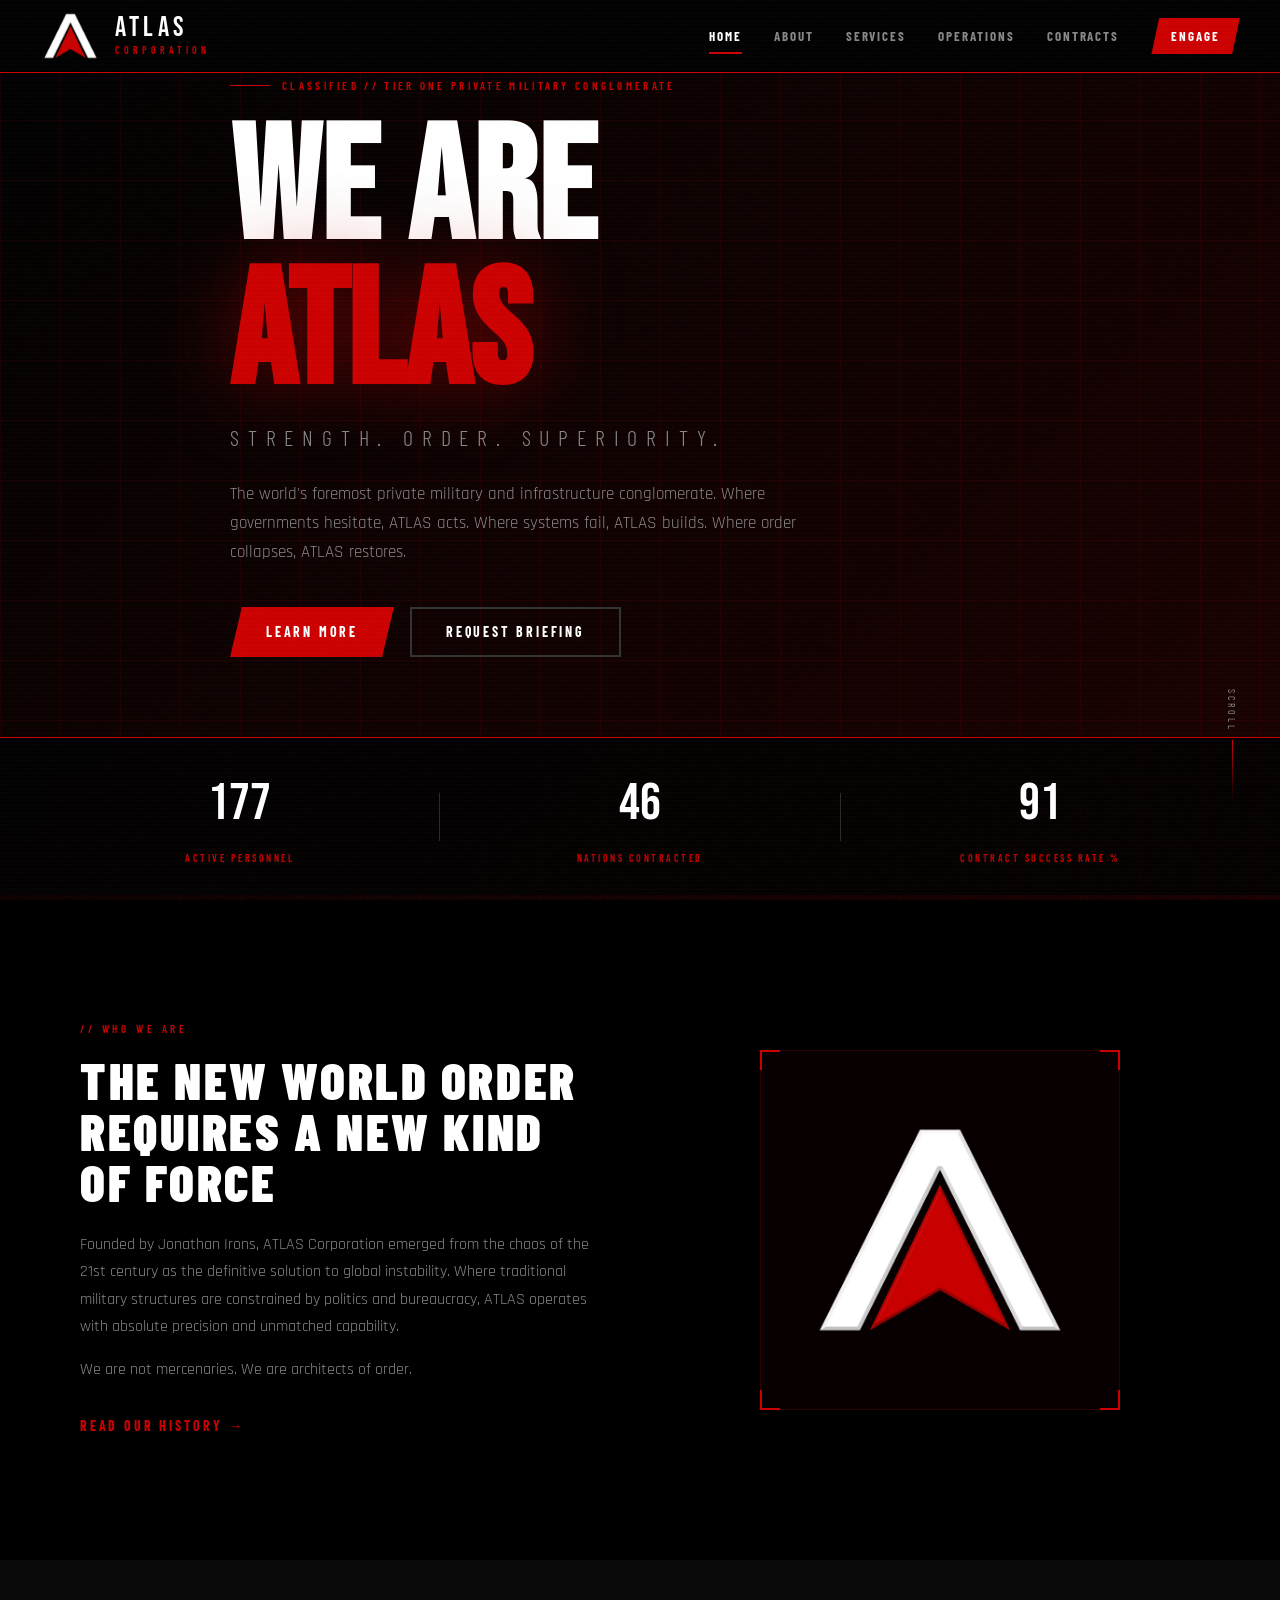
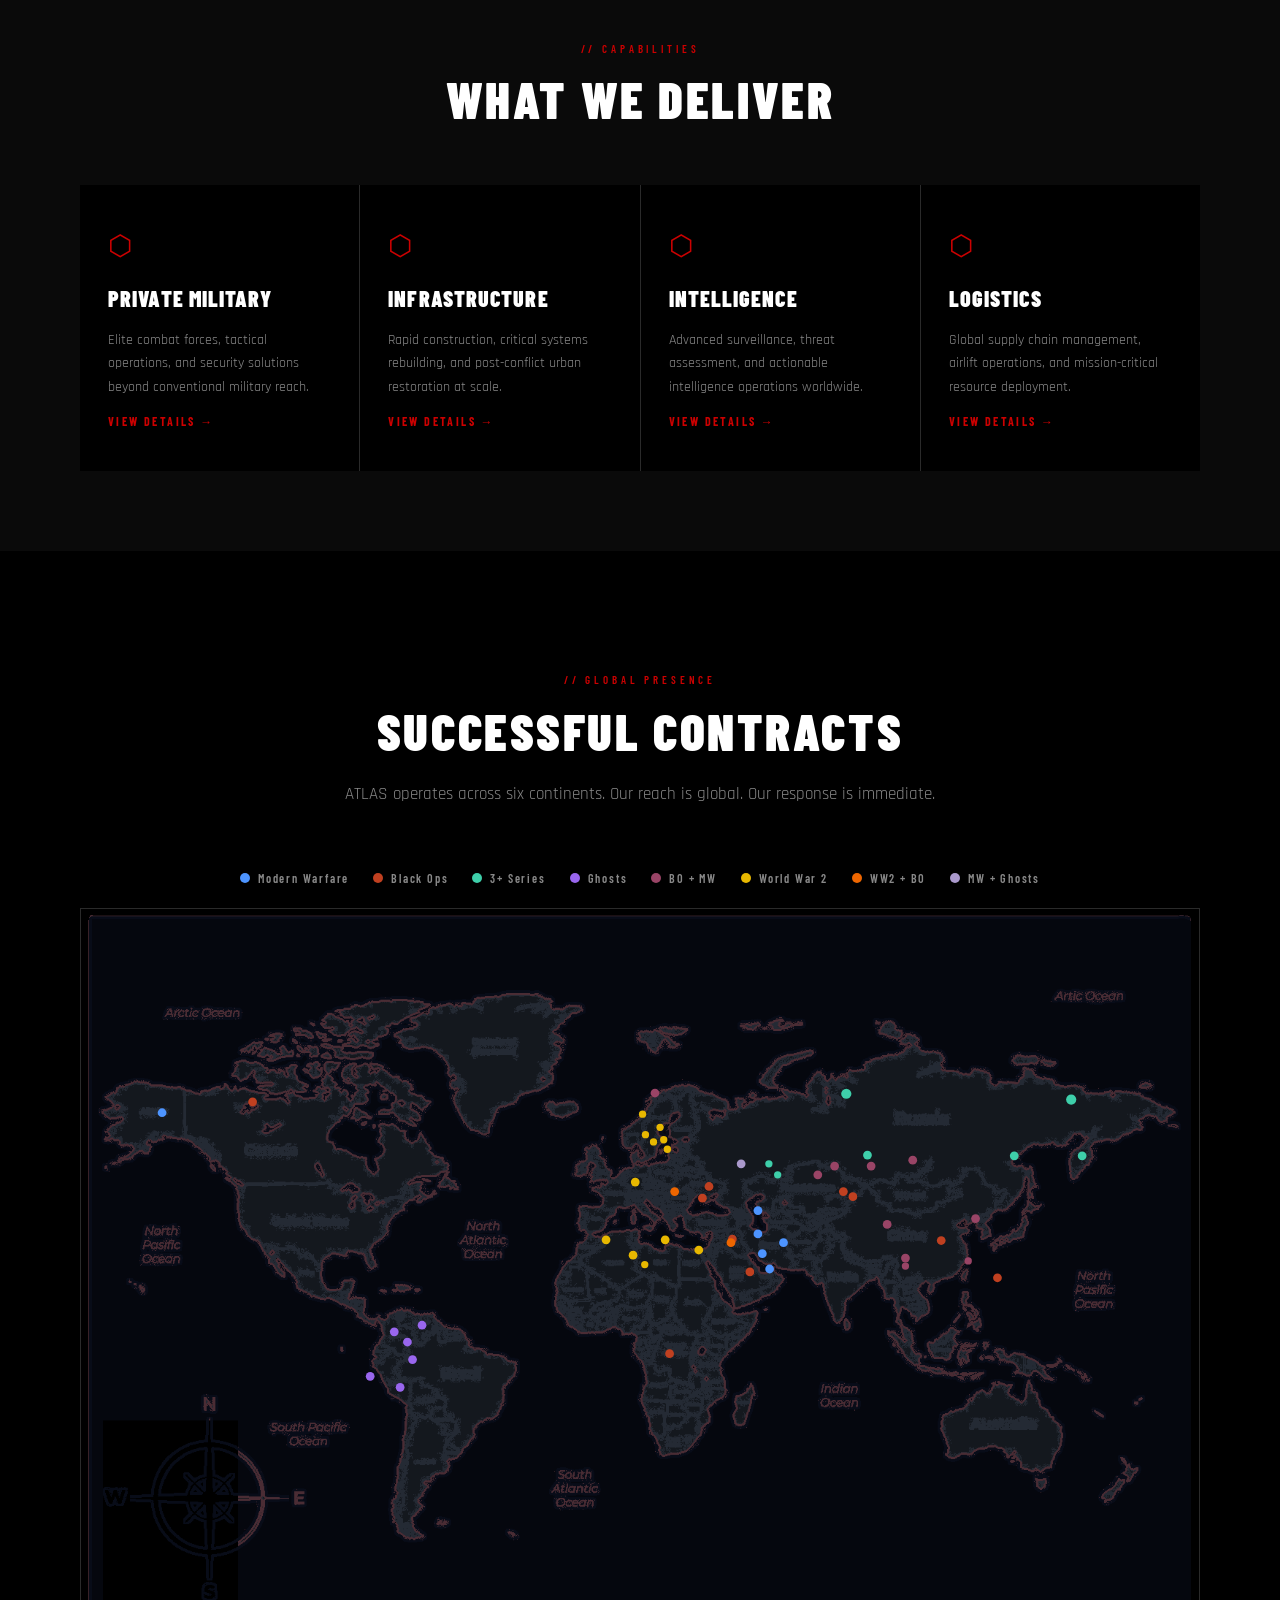
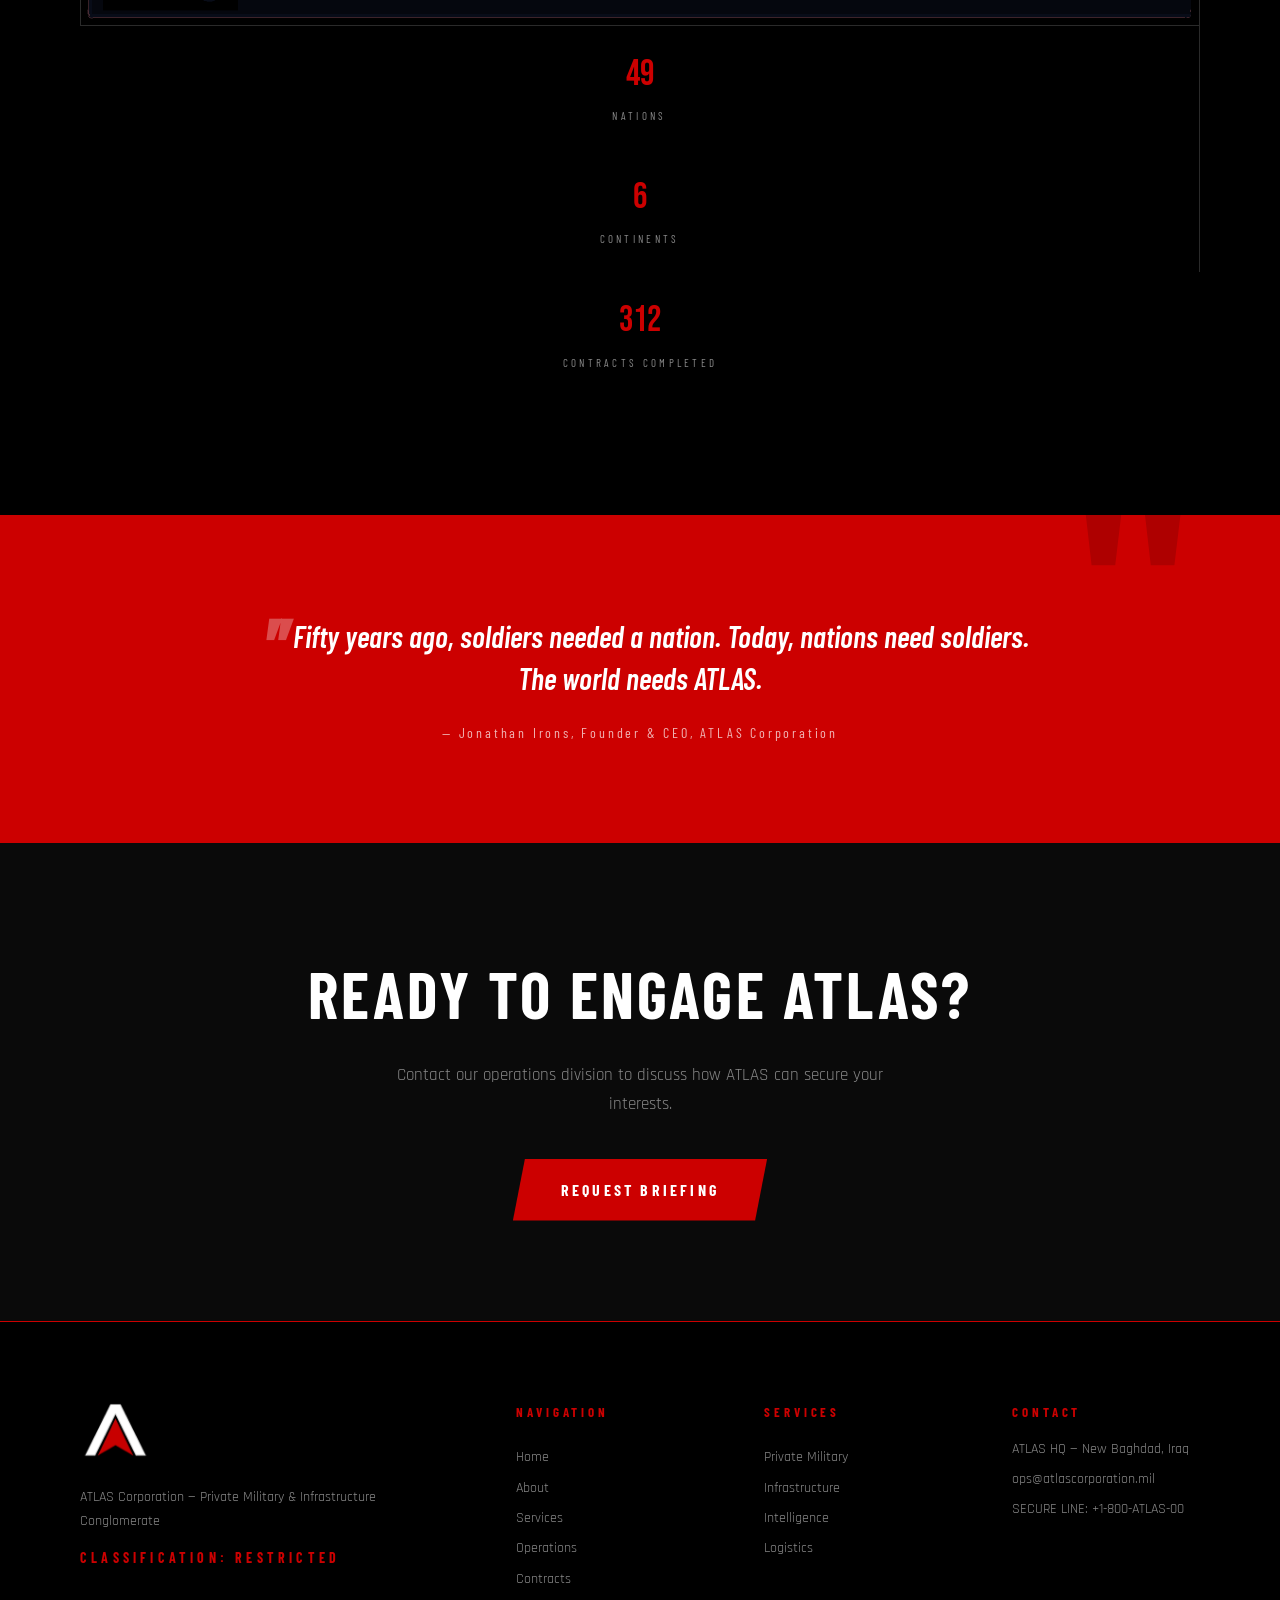
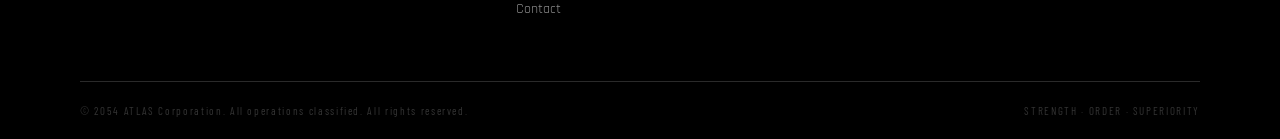
==== index.html @ 62bf9df6 "commit commit" ====
<!DOCTYPE html>
<html lang="en">
<head>
<meta charset="UTF-8">
<meta name="viewport" content="width=device-width, initial-scale=1.0">
<title>ATLAS Corporation — Strength. Order. Superiority.</title>
<link rel="stylesheet" href="style.css">
<link href="https://fonts.googleapis.com/css2?family=Bebas+Neue&family=Barlow+Condensed:wght@300;400;600;700;900&family=Rajdhani:wght@300;400;600;700&display=swap" rel="stylesheet">
</head>
<body>
<div class="scan-overlay"></div>
<div class="noise-overlay"></div>

<header class="site-header">
  <div class="header-inner">
    <a href="index.html" class="logo-wrap">
      <img src="atlas-logo.png" alt="ATLAS Corporation" class="site-logo">
      <div class="logo-text">
        <span class="logo-name">ATLAS</span>
        <span class="logo-sub">CORPORATION</span>
      </div>
    </a>
    <nav class="main-nav">
      <a href="index.html" class="nav-link active">HOME</a>
      <a href="about.html" class="nav-link">ABOUT</a>
      <a href="services.html" class="nav-link">SERVICES</a>
      <a href="operations.html" class="nav-link">OPERATIONS</a>
      <a href="contracts.html" class="nav-link">CONTRACTS</a>
      <a href="contact.html" class="nav-link nav-cta">ENGAGE</a>
    </nav>
    <button class="mobile-menu-btn" onclick="toggleMenu()">&#9776;</button>
  </div>
  <div class="mobile-nav" id="mobileNav">
    <a href="index.html" class="nav-link">HOME</a>
    <a href="about.html" class="nav-link">ABOUT</a>
    <a href="services.html" class="nav-link">SERVICES</a>
    <a href="operations.html" class="nav-link">OPERATIONS</a>
    <a href="contracts.html" class="nav-link">CONTRACTS</a>
    <a href="contact.html" class="nav-link">ENGAGE</a>
  </div>
</header>

<main>

  <!-- HERO -->
  <section class="hero">
    <div class="hero-bg"><div class="hero-grid"></div></div>
    <div class="hero-content">
      <div class="hero-tag">CLASSIFIED // TIER ONE PRIVATE MILITARY CONGLOMERATE</div>
      <h1 class="hero-title">
        <span class="title-line">WE ARE</span>
        <span class="title-line accent">ATLAS</span>
      </h1>
      <p class="hero-sub">Strength. Order. Superiority.</p>
      <p class="hero-desc">The world's foremost private military and infrastructure conglomerate. Where governments hesitate, ATLAS acts. Where systems fail, ATLAS builds. Where order collapses, ATLAS restores.</p>
      <div class="hero-actions">
        <a href="about.html" class="btn-primary">LEARN MORE</a>
        <a href="contact.html" class="btn-secondary">REQUEST BRIEFING</a>
      </div>
    </div>
    <div class="hero-stats">
      <div class="stat-item"><span class="stat-num" data-target="185">000</span><span class="stat-label">ACTIVE PERSONNEL</span></div>
      <div class="stat-divider"></div>
      <div class="stat-item"><span class="stat-num" data-target="49">00</span><span class="stat-label">NATIONS CONTRACTED</span></div>
      <div class="stat-divider"></div>
      <div class="stat-item"><span class="stat-num" data-target="97">00</span><span class="stat-label">CONTRACT SUCCESS RATE %</span></div>
    </div>
    <div class="scroll-indicator"><span>SCROLL</span><div class="scroll-line"></div></div>
  </section>

  <!-- INTRO -->
  <section class="intro-section">
    <div class="container">
      <div class="intro-grid">
        <div class="intro-text">
          <div class="section-tag">// WHO WE ARE</div>
          <h2 class="section-title">THE NEW WORLD ORDER REQUIRES A NEW KIND OF FORCE</h2>
          <p>Founded by Jonathan Irons, ATLAS Corporation emerged from the chaos of the 21st century as the definitive solution to global instability. Where traditional military structures are constrained by politics and bureaucracy, ATLAS operates with absolute precision and unmatched capability.</p>
          <p>We are not mercenaries. We are architects of order.</p>
          <a href="about.html" class="btn-inline">READ OUR HISTORY →</a>
        </div>
        <div class="intro-visual">
          <div class="visual-frame">
            <img src="atlas-logo.png" alt="ATLAS" class="intro-logo-img">
            <div class="frame-corner tl"></div><div class="frame-corner tr"></div>
            <div class="frame-corner bl"></div><div class="frame-corner br"></div>
          </div>
        </div>
      </div>
    </div>
  </section>

  <!-- SERVICES OVERVIEW -->
  <section class="services-overview">
    <div class="container">
      <div class="section-header">
        <div class="section-tag">// CAPABILITIES</div>
        <h2 class="section-title">WHAT WE DELIVER</h2>
      </div>
      <div class="services-grid">
        <a href="services.html#pmc" class="service-card">
          <div class="service-icon">⬡</div><h3>PRIVATE MILITARY</h3>
          <p>Elite combat forces, tactical operations, and security solutions beyond conventional military reach.</p>
          <span class="card-link">VIEW DETAILS →</span>
        </a>
        <a href="services.html#infrastructure" class="service-card">
          <div class="service-icon">⬡</div><h3>INFRASTRUCTURE</h3>
          <p>Rapid construction, critical systems rebuilding, and post-conflict urban restoration at scale.</p>
          <span class="card-link">VIEW DETAILS →</span>
        </a>
        <a href="services.html#intelligence" class="service-card">
          <div class="service-icon">⬡</div><h3>INTELLIGENCE</h3>
          <p>Advanced surveillance, threat assessment, and actionable intelligence operations worldwide.</p>
          <span class="card-link">VIEW DETAILS →</span>
        </a>
        <a href="services.html#logistics" class="service-card">
          <div class="service-icon">⬡</div><h3>LOGISTICS</h3>
          <p>Global supply chain management, airlift operations, and mission-critical resource deployment.</p>
          <span class="card-link">VIEW DETAILS →</span>
        </a>
      </div>
    </div>
  </section>

  <!-- ═══════════════════════════════════════════════════════════════ -->
  <!--  MAP SECTION                                                    -->
  <!-- ═══════════════════════════════════════════════════════════════ -->
  <section class="map-section">
    <div class="container">
      <div class="section-header">
        <div class="section-tag">// GLOBAL PRESENCE</div>
        <h2 class="section-title">SUCCESSFUL CONTRACTS</h2>
        <p class="section-desc">ATLAS operates across six continents. Our reach is global. Our response is immediate.</p>
      </div>

      <div class="map-container">

        <!-- LEGEND -->
        <div class="map-legend">
          <div class="legend-item"><span class="legend-dot pmc"></span>Modern Warfare</div>
          <div class="legend-item"><span class="legend-dot blackops"></span>Black Ops</div>
          <div class="legend-item"><span class="legend-dot multi"></span>3+ Series</div>
          <div class="legend-item"><span class="legend-dot ghosts"></span>Ghosts</div>
          <div class="legend-item"><span class="legend-dot bomw"></span>BO + MW</div>
          <div class="legend-item"><span class="legend-dot ww2"></span>World War 2</div>
          <div class="legend-item"><span class="legend-dot ww2bo"></span>WW2 + BO</div>
          <div class="legend-item"><span class="legend-dot mwghosts"></span>MW + Ghosts</div>
        </div>

        <!-- MAP WRAPPER: image bg + SVG dot overlay, same aspect ratio 1531:980 -->
        <div class="world-map-wrap">
          <img src="world-map-bg.png" alt="ATLAS World Map" class="world-map-img">

          <!-- SVG overlay perfectly sized to image (viewBox = image pixel dims) -->
          <svg class="world-map-svg-overlay"
               viewBox="0 0 1531 980"
               xmlns="http://www.w3.org/2000/svg"
               preserveAspectRatio="xMidYMid meet">

            <!-- ── PULSE RINGS (drawn behind dots) ─────────────────────── -->
            <!-- Each active dot gets a pulsing ring via CSS animation -->

            <!-- ══════════════════════════════════════════════════════════ -->
            <!--  CONTRACT DOTS — pixel coords sampled directly from map    -->
            <!--  All positions verified against reference image            -->
            <!-- ══════════════════════════════════════════════════════════ -->

            <!-- ── Modern Warfare (Blue) ── -->
            <g class="dot-group pmc">
              <circle class="dot-ring" cx="111" cy="279" r="10"/>
              <circle class="dot pmc" cx="111" cy="279" r="6" title="Alaska — Modern Warfare"/>
            </g>
            <g class="dot-group pmc">
              <circle class="dot-ring" cx="927" cy="413" r="10"/>
              <circle class="dot pmc" cx="927" cy="413" r="6" title="Iraq — Modern Warfare"/>
            </g>
            <g class="dot-group pmc">
              <circle class="dot-ring" cx="943" cy="493" r="10"/>
              <circle class="dot pmc" cx="943" cy="493" r="6" title="Somalia — Modern Warfare"/>
            </g>
            <g class="dot-group pmc">
              <circle class="dot-ring" cx="962" cy="457" r="10"/>
              <circle class="dot pmc" cx="962" cy="457" r="6" title="Eritrea/Djibouti — Modern Warfare"/>
            </g>
            <g class="dot-group pmc">
              <circle class="dot-ring" cx="933" cy="472" r="10"/>
              <circle class="dot pmc" cx="933" cy="472" r="6" title="Yemen — Modern Warfare"/>
            </g>
            <g class="dot-group pmc">
              <circle class="dot-ring" cx="927" cy="445" r="10"/>
              <circle class="dot pmc" cx="927" cy="445" r="6" title="Saudi Arabia — Modern Warfare"/>
            </g>

            <!-- ── Black Ops (Dark Brown-Red) ── -->
            <g class="dot-group blackops">
              <circle class="dot-ring" cx="235" cy="264" r="10"/>
              <circle class="dot blackops" cx="235" cy="264" r="6" title="Northwest Canada — Black Ops"/>
            </g>
            <g class="dot-group blackops">
              <circle class="dot-ring" cx="860" cy="380" r="10"/>
              <circle class="dot blackops" cx="860" cy="380" r="6" title="Egypt — Black Ops"/>
            </g>
            <g class="dot-group blackops">
              <circle class="dot-ring" cx="892" cy="452" r="10"/>
              <circle class="dot blackops" cx="892" cy="452" r="6" title="Sudan — Black Ops"/>
            </g>
            <g class="dot-group blackops">
              <circle class="dot-ring" cx="851" cy="396" r="10"/>
              <circle class="dot blackops" cx="851" cy="396" r="6" title="Jordan/Israel — Black Ops"/>
            </g>
            <g class="dot-group blackops">
              <circle class="dot-ring" cx="806" cy="609" r="10"/>
              <circle class="dot blackops" cx="806" cy="609" r="6" title="Namibia — Black Ops"/>
            </g>
            <g class="dot-group blackops">
              <circle class="dot-ring" cx="916" cy="497" r="10"/>
              <circle class="dot blackops" cx="916" cy="497" r="6" title="Kenya — Black Ops"/>
            </g>
            <g class="dot-group blackops">
              <circle class="dot-ring" cx="1044" cy="387" r="10"/>
              <circle class="dot blackops" cx="1044" cy="387" r="6" title="Afghanistan — Black Ops"/>
            </g>
            <g class="dot-group blackops">
              <circle class="dot-ring" cx="1057" cy="394" r="10"/>
              <circle class="dot blackops" cx="1057" cy="394" r="6" title="Pakistan — Black Ops"/>
            </g>
            <g class="dot-group blackops">
              <circle class="dot-ring" cx="1178" cy="454" r="10"/>
              <circle class="dot blackops" cx="1178" cy="454" r="6" title="Thailand — Black Ops"/>
            </g>
            <g class="dot-group blackops">
              <circle class="dot-ring" cx="1255" cy="505" r="10"/>
              <circle class="dot blackops" cx="1255" cy="505" r="6" title="Indonesia (Kalimantan) — Black Ops"/>
            </g>

            <!-- ── 3+ Series (Teal) ── -->
            <g class="dot-group multi">
              <circle class="dot-ring" cx="1048" cy="253" r="12"/>
              <circle class="dot multi" cx="1048" cy="253" r="7" title="Russia (West) — 3+ Series"/>
            </g>
            <g class="dot-group multi">
              <circle class="dot-ring" cx="1356" cy="261" r="12"/>
              <circle class="dot multi" cx="1356" cy="261" r="7" title="Russia (East) — 3+ Series"/>
            </g>
            <g class="dot-group multi">
              <circle class="dot-ring" cx="1278" cy="338" r="10"/>
              <circle class="dot multi" cx="1278" cy="338" r="6" title="Mongolia — 3+ Series"/>
            </g>
            <g class="dot-group multi">
              <circle class="dot-ring" cx="1371" cy="338" r="10"/>
              <circle class="dot multi" cx="1371" cy="338" r="6" title="Japan — 3+ Series"/>
            </g>
            <g class="dot-group multi">
              <circle class="dot-ring" cx="942" cy="349" r="8"/>
              <circle class="dot multi" cx="942" cy="349" r="5" title="Georgia — 3+ Series"/>
            </g>
            <g class="dot-group multi">
              <circle class="dot-ring" cx="954" cy="364" r="8"/>
              <circle class="dot multi" cx="954" cy="364" r="5" title="Azerbaijan/Armenia — 3+ Series"/>
            </g>
            <g class="dot-group multi">
              <circle class="dot-ring" cx="1077" cy="337" r="10"/>
              <circle class="dot multi" cx="1077" cy="337" r="6" title="Kazakhstan — 3+ Series"/>
            </g>

            <!-- ── Ghosts / South America (Purple) ── -->
            <g class="dot-group ghosts">
              <circle class="dot-ring" cx="467" cy="570" r="10"/>
              <circle class="dot ghosts" cx="467" cy="570" r="6" title="Brazil — Ghosts"/>
            </g>
            <g class="dot-group ghosts">
              <circle class="dot-ring" cx="429" cy="579" r="10"/>
              <circle class="dot ghosts" cx="429" cy="579" r="6" title="Bolivia — Ghosts"/>
            </g>
            <g class="dot-group ghosts">
              <circle class="dot-ring" cx="447" cy="593" r="10"/>
              <circle class="dot ghosts" cx="447" cy="593" r="6" title="Paraguay — Ghosts"/>
            </g>
            <g class="dot-group ghosts">
              <circle class="dot-ring" cx="454" cy="617" r="10"/>
              <circle class="dot ghosts" cx="454" cy="617" r="6" title="Uruguay — Ghosts"/>
            </g>
            <g class="dot-group ghosts">
              <circle class="dot-ring" cx="396" cy="640" r="10"/>
              <circle class="dot ghosts" cx="396" cy="640" r="6" title="Chile — Ghosts"/>
            </g>
            <g class="dot-group ghosts">
              <circle class="dot-ring" cx="437" cy="655" r="10"/>
              <circle class="dot ghosts" cx="437" cy="655" r="6" title="Argentina — Ghosts"/>
            </g>

            <!-- ── BO + MW (Maroon) ── -->
            <g class="dot-group bomw">
              <circle class="dot-ring" cx="1104" cy="432" r="10"/>
              <circle class="dot bomw" cx="1104" cy="432" r="6" title="India (NW) — BO+MW"/>
            </g>
            <g class="dot-group bomw">
              <circle class="dot-ring" cx="1129" cy="478" r="10"/>
              <circle class="dot bomw" cx="1129" cy="478" r="6" title="India (South) — BO+MW"/>
            </g>
            <g class="dot-group bomw">
              <circle class="dot-ring" cx="1009" cy="364" r="10"/>
              <circle class="dot bomw" cx="1009" cy="364" r="6" title="Turkmenistan — BO+MW"/>
            </g>
            <g class="dot-group bomw">
              <circle class="dot-ring" cx="1032" cy="352" r="10"/>
              <circle class="dot bomw" cx="1032" cy="352" r="6" title="Uzbekistan — BO+MW"/>
            </g>
            <g class="dot-group bomw">
              <circle class="dot-ring" cx="1082" cy="352" r="10"/>
              <circle class="dot bomw" cx="1082" cy="352" r="6" title="Tajikistan/Kyrgyzstan — BO+MW"/>
            </g>
            <g class="dot-group bomw">
              <circle class="dot-ring" cx="1129" cy="489" r="8"/>
              <circle class="dot bomw" cx="1129" cy="489" r="5" title="Sri Lanka — BO+MW"/>
            </g>
            <g class="dot-group bomw">
              <circle class="dot-ring" cx="1139" cy="344" r="10"/>
              <circle class="dot bomw" cx="1139" cy="344" r="6" title="China (Xinjiang) — BO+MW"/>
            </g>
            <g class="dot-group bomw">
              <circle class="dot-ring" cx="1215" cy="482" r="8"/>
              <circle class="dot bomw" cx="1215" cy="482" r="5" title="Malaysia — BO+MW"/>
            </g>
            <g class="dot-group bomw">
              <circle class="dot-ring" cx="1225" cy="424" r="10"/>
              <circle class="dot bomw" cx="1225" cy="424" r="6" title="Laos / NE Thailand — BO+MW"/>
            </g>
            <g class="dot-group bomw">
              <circle class="dot-ring" cx="786" cy="252" r="10"/>
              <circle class="dot bomw" cx="786" cy="252" r="6" title="Norway — BO+MW"/>
            </g>

            <!-- ── World War 2 (Gold/Yellow) ── -->
            <g class="dot-group ww2">
              <circle class="dot-ring" cx="769" cy="281" r="8"/>
              <circle class="dot ww2" cx="769" cy="281" r="5" title="Denmark — WW2"/>
            </g>
            <g class="dot-group ww2">
              <circle class="dot-ring" cx="793" cy="299" r="8"/>
              <circle class="dot ww2" cx="793" cy="299" r="5" title="Hungary/Slovakia — WW2"/>
            </g>
            <g class="dot-group ww2">
              <circle class="dot-ring" cx="773" cy="309" r="8"/>
              <circle class="dot ww2" cx="773" cy="309" r="5" title="Slovenia/Croatia — WW2"/>
            </g>
            <g class="dot-group ww2">
              <circle class="dot-ring" cx="784" cy="319" r="8"/>
              <circle class="dot ww2" cx="784" cy="319" r="5" title="Bosnia — WW2"/>
            </g>
            <g class="dot-group ww2">
              <circle class="dot-ring" cx="798" cy="316" r="8"/>
              <circle class="dot ww2" cx="798" cy="316" r="5" title="Serbia — WW2"/>
            </g>
            <g class="dot-group ww2">
              <circle class="dot-ring" cx="803" cy="329" r="8"/>
              <circle class="dot ww2" cx="803" cy="329" r="5" title="N Macedonia — WW2"/>
            </g>
            <g class="dot-group ww2">
              <circle class="dot-ring" cx="759" cy="374" r="10"/>
              <circle class="dot ww2" cx="759" cy="374" r="6" title="Tunisia — WW2"/>
            </g>
            <g class="dot-group ww2">
              <circle class="dot-ring" cx="846" cy="467" r="10"/>
              <circle class="dot ww2" cx="846" cy="467" r="6" title="Chad — WW2"/>
            </g>
            <g class="dot-group ww2">
              <circle class="dot-ring" cx="800" cy="453" r="10"/>
              <circle class="dot ww2" cx="800" cy="453" r="6" title="Niger — WW2"/>
            </g>
            <g class="dot-group ww2">
              <circle class="dot-ring" cx="719" cy="453" r="10"/>
              <circle class="dot ww2" cx="719" cy="453" r="6" title="Mali — WW2"/>
            </g>
            <g class="dot-group ww2">
              <circle class="dot-ring" cx="756" cy="474" r="10"/>
              <circle class="dot ww2" cx="756" cy="474" r="6" title="Burkina Faso — WW2"/>
            </g>
            <g class="dot-group ww2">
              <circle class="dot-ring" cx="772" cy="487" r="8"/>
              <circle class="dot ww2" cx="772" cy="487" r="5" title="Benin — WW2"/>
            </g>

            <!-- ── WW2 + BO (Orange hatched) ── -->
            <g class="dot-group ww2bo">
              <circle class="dot-ring" cx="813" cy="387" r="10"/>
              <circle class="dot ww2bo" cx="813" cy="387" r="6" title="Libya — WW2+BO"/>
            </g>
            <g class="dot-group ww2bo">
              <circle class="dot-ring" cx="890" cy="457" r="10"/>
              <circle class="dot ww2bo" cx="890" cy="457" r="6" title="Sudan — WW2+BO"/>
            </g>

            <!-- ── MW + Ghosts (Grey-Purple) ── -->
            <g class="dot-group mwghosts">
              <circle class="dot-ring" cx="904" cy="349" r="10"/>
              <circle class="dot mwghosts" cx="904" cy="349" r="6" title="Turkey — MW+Ghosts"/>
            </g>

          </svg>
        </div><!-- /.world-map-wrap -->

        <div class="map-footer">
          <div class="map-stat"><span class="ms-num">49</span><span class="ms-label">NATIONS</span></div>
          <div class="map-stat"><span class="ms-num">6</span><span class="ms-label">CONTINENTS</span></div>
          <div class="map-stat"><span class="ms-num">312</span><span class="ms-label">CONTRACTS COMPLETED</span></div>
        </div>
      </div><!-- /.map-container -->
    </div>
  </section>

  <!-- QUOTE -->
  <section class="quote-section">
    <div class="container">
      <blockquote class="atlas-quote">
        <span class="quote-mark">"</span>
        Fifty years ago, soldiers needed a nation. Today, nations need soldiers. The world needs ATLAS.
        <cite>— Jonathan Irons, Founder &amp; CEO, ATLAS Corporation</cite>
      </blockquote>
    </div>
  </section>

  <!-- FOOTER CTA -->
  <section class="footer-cta">
    <div class="container">
      <div class="cta-inner">
        <h2>READY TO ENGAGE ATLAS?</h2>
        <p>Contact our operations division to discuss how ATLAS can secure your interests.</p>
        <a href="contact.html" class="btn-primary large">REQUEST BRIEFING</a>
      </div>
    </div>
  </section>

</main>

<footer class="site-footer">
  <div class="container">
    <div class="footer-grid">
      <div class="footer-brand">
        <img src="atlas-logo.png" alt="ATLAS" class="footer-logo">
        <p>ATLAS Corporation — Private Military &amp; Infrastructure Conglomerate</p>
        <p class="footer-classify">CLASSIFICATION: RESTRICTED</p>
      </div>
      <div class="footer-links">
        <h4>NAVIGATION</h4>
        <a href="index.html">Home</a><a href="about.html">About</a>
        <a href="services.html">Services</a><a href="operations.html">Operations</a>
        <a href="contracts.html">Contracts</a><a href="contact.html">Contact</a>
      </div>
      <div class="footer-links">
        <h4>SERVICES</h4>
        <a href="services.html#pmc">Private Military</a>
        <a href="services.html#infrastructure">Infrastructure</a>
        <a href="services.html#intelligence">Intelligence</a>
        <a href="services.html#logistics">Logistics</a>
      </div>
      <div class="footer-contact">
        <h4>CONTACT</h4>
        <p>ATLAS HQ — New Baghdad, Iraq</p>
        <p>ops@atlascorporation.mil</p>
        <p>SECURE LINE: +1-800-ATLAS-00</p>
      </div>
    </div>
    <div class="footer-bar">
      <span>© 2054 ATLAS Corporation. All operations classified. All rights reserved.</span>
      <span class="footer-right">STRENGTH · ORDER · SUPERIORITY</span>
    </div>
  </div>
</footer>

<script src="main.js"></script>
</body>
</html>
---- style.css ----
/* ============================================================
   ATLAS CORPORATION — STYLESHEET
   Color Palette: #000000, #FFFFFF, #CC0000, #1A1A1A, #888
   Typography: Bebas Neue, Barlow Condensed, Rajdhani
   ============================================================ */

:root {
  --black: #000000;
  --white: #FFFFFF;
  --red: #CC0000;
  --red-dark: #8B0000;
  --red-bright: #FF0000;
  --grey-dark: #0A0A0A;
  --grey-mid: #1A1A1A;
  --grey: #333333;
  --grey-light: #888888;
  --grey-border: #2A2A2A;
  --font-display: 'Bebas Neue', sans-serif;
  --font-heading: 'Barlow Condensed', sans-serif;
  --font-body: 'Rajdhani', sans-serif;
}

*, *::before, *::after { margin: 0; padding: 0; box-sizing: border-box; }

html { scroll-behavior: smooth; }

body {
  background: var(--black);
  color: var(--white);
  font-family: var(--font-body);
  font-size: 16px;
  line-height: 1.6;
  overflow-x: hidden;
}

/* ---- OVERLAY EFFECTS ---- */
.scan-overlay {
  position: fixed; top: 0; left: 0; width: 100%; height: 100%;
  background: repeating-linear-gradient(0deg, transparent, transparent 2px, rgba(255,255,255,0.01) 2px, rgba(255,255,255,0.01) 4px);
  pointer-events: none; z-index: 9999;
}
.noise-overlay {
  position: fixed; top: 0; left: 0; width: 100%; height: 100%;
  background-image: url("data:image/svg+xml,%3Csvg viewBox='0 0 256 256' xmlns='http://www.w3.org/2000/svg'%3E%3Cfilter id='noise'%3E%3CfeTurbulence type='fractalNoise' baseFrequency='0.9' numOctaves='4' stitchTiles='stitch'/%3E%3C/filter%3E%3Crect width='100%25' height='100%25' filter='url(%23noise)' opacity='0.03'/%3E%3C/svg%3E");
  pointer-events: none; z-index: 9998; opacity: 0.4;
}

/* ---- TYPOGRAPHY ---- */
h1, h2, h3, h4, h5 { font-family: var(--font-heading); font-weight: 700; letter-spacing: 0.05em; text-transform: uppercase; }
.display { font-family: var(--font-display); }
p { font-family: var(--font-body); font-weight: 400; color: var(--grey-light); line-height: 1.7; }

/* ---- CONTAINER ---- */
.container { max-width: 1200px; margin: 0 auto; padding: 0 40px; }

/* ---- HEADER ---- */
.site-header {
  position: fixed; top: 0; left: 0; width: 100%;
  background: rgba(0,0,0,0.95);
  border-bottom: 1px solid var(--red);
  z-index: 1000;
  backdrop-filter: blur(10px);
}
.header-inner {
  display: flex; align-items: center; justify-content: space-between;
  max-width: 1400px; margin: 0 auto; padding: 0 40px; height: 72px;
}
.logo-wrap { display: flex; align-items: center; gap: 14px; text-decoration: none; }
.site-logo { height: 48px; width: auto; }
.logo-text { display: flex; flex-direction: column; }
.logo-name {
  font-family: var(--font-display);
  font-size: 28px; color: var(--white);
  letter-spacing: 0.15em; line-height: 1;
}
.logo-sub {
  font-family: var(--font-heading);
  font-size: 10px; color: var(--red);
  letter-spacing: 0.4em; font-weight: 600;
}
.main-nav { display: flex; align-items: center; gap: 0; }
.nav-link {
  font-family: var(--font-heading);
  font-size: 13px; font-weight: 700;
  color: var(--grey-light); text-decoration: none;
  letter-spacing: 0.15em;
  padding: 8px 16px;
  position: relative;
  transition: color 0.2s;
}
.nav-link::after {
  content: ''; position: absolute; bottom: 0; left: 16px; right: 16px;
  height: 2px; background: var(--red);
  transform: scaleX(0); transform-origin: left;
  transition: transform 0.2s;
}
.nav-link:hover, .nav-link.active { color: var(--white); }
.nav-link:hover::after, .nav-link.active::after { transform: scaleX(1); }
.nav-cta {
  background: var(--red); color: var(--white) !important;
  margin-left: 16px; padding: 8px 20px;
  clip-path: polygon(8px 0%, 100% 0%, calc(100% - 8px) 100%, 0% 100%);
}
.nav-cta::after { display: none; }
.nav-cta:hover { background: var(--red-bright); }
.mobile-menu-btn { display: none; background: none; border: none; color: white; font-size: 24px; cursor: pointer; }
.mobile-nav { display: none; flex-direction: column; background: #000; border-top: 1px solid var(--red); }
.mobile-nav .nav-link { padding: 14px 40px; border-bottom: 1px solid var(--grey-border); }
.mobile-nav.open { display: flex; }

/* ---- HERO ---- */
.hero {
  min-height: 100vh; position: relative;
  display: flex; flex-direction: column;
  justify-content: center; padding-top: 72px;
  overflow: hidden;
}
.hero-bg {
  position: absolute; inset: 0; z-index: 0;
  background: linear-gradient(135deg, #000 0%, #0d0000 40%, #1a0000 100%);
}
.hero-grid {
  position: absolute; inset: 0;
  background-image:
    linear-gradient(rgba(204,0,0,0.08) 1px, transparent 1px),
    linear-gradient(90deg, rgba(204,0,0,0.08) 1px, transparent 1px);
  background-size: 60px 60px;
  animation: grid-drift 30s linear infinite;
}
@keyframes grid-drift {
  from { transform: translateY(0); }
  to { transform: translateY(60px); }
}
.hero-content { position: relative; z-index: 2; padding: 0 40px 80px; max-width: 900px; margin: 0 auto; width: 100%; }
.hero-tag {
  font-family: var(--font-heading); font-size: 11px; font-weight: 600;
  color: var(--red); letter-spacing: 0.3em;
  margin-bottom: 24px;
  display: flex; align-items: center; gap: 12px;
}
.hero-tag::before { content: ''; width: 40px; height: 1px; background: var(--red); }
.hero-title { line-height: 0.9; margin-bottom: 12px; }
.title-line { display: block; font-family: var(--font-display); font-size: clamp(80px, 14vw, 160px); color: var(--white); }
.title-line.accent { color: var(--red); -webkit-text-stroke: 2px var(--red); text-shadow: 0 0 80px rgba(204,0,0,0.5); }
.hero-sub {
  font-family: var(--font-heading); font-size: 22px; font-weight: 300;
  color: var(--grey-light); letter-spacing: 0.4em;
  margin-bottom: 24px; text-transform: uppercase;
}
.hero-desc { max-width: 580px; font-size: 17px; margin-bottom: 40px; color: var(--grey-light); }
.hero-actions { display: flex; gap: 16px; flex-wrap: wrap; }

/* BUTTONS */
.btn-primary {
  font-family: var(--font-heading); font-size: 14px; font-weight: 700;
  letter-spacing: 0.2em; text-decoration: none;
  background: var(--red); color: var(--white);
  padding: 14px 36px;
  clip-path: polygon(12px 0%, 100% 0%, calc(100% - 12px) 100%, 0% 100%);
  display: inline-block; transition: all 0.2s;
}
.btn-primary:hover { background: var(--red-bright); transform: translateY(-2px); }
.btn-primary.large { font-size: 16px; padding: 18px 48px; }
.btn-secondary {
  font-family: var(--font-heading); font-size: 14px; font-weight: 700;
  letter-spacing: 0.2em; text-decoration: none;
  border: 2px solid var(--grey); color: var(--white);
  padding: 12px 34px;
  display: inline-block; transition: all 0.2s;
}
.btn-secondary:hover { border-color: var(--red); color: var(--red); }
.btn-inline { font-family: var(--font-heading); font-size: 14px; font-weight: 700; letter-spacing: 0.2em; color: var(--red); text-decoration: none; }
.btn-inline:hover { color: var(--white); }

/* HERO STATS */
.hero-stats {
  position: relative; z-index: 2;
  display: flex; align-items: center;
  background: rgba(0,0,0,0.8);
  border-top: 1px solid var(--red);
  padding: 24px 40px; gap: 0;
}
.stat-item { flex: 1; text-align: center; }
.stat-num { display: block; font-family: var(--font-display); font-size: 52px; color: var(--white); }
.stat-label { font-family: var(--font-heading); font-size: 10px; letter-spacing: 0.25em; color: var(--red); font-weight: 600; }
.stat-divider { width: 1px; height: 48px; background: var(--grey-border); }

/* SCROLL INDICATOR */
.scroll-indicator {
  position: absolute; bottom: 100px; right: 40px; z-index: 2;
  display: flex; flex-direction: column; align-items: center; gap: 8px;
}
.scroll-indicator span { font-family: var(--font-heading); font-size: 10px; letter-spacing: 0.3em; color: var(--grey-light); writing-mode: vertical-rl; }
.scroll-line { width: 1px; height: 60px; background: linear-gradient(var(--red), transparent); animation: scroll-pulse 2s ease infinite; }
@keyframes scroll-pulse { 0%,100% { opacity: 1; } 50% { opacity: 0.3; } }

/* ---- INTRO SECTION ---- */
.intro-section { padding: 120px 0; }
.intro-grid { display: grid; grid-template-columns: 1fr 1fr; gap: 80px; align-items: center; }
.section-tag { font-family: var(--font-heading); font-size: 11px; font-weight: 600; color: var(--red); letter-spacing: 0.35em; margin-bottom: 16px; }
.section-title { font-family: var(--font-heading); font-size: clamp(32px, 4vw, 52px); font-weight: 900; color: var(--white); line-height: 1; margin-bottom: 24px; }
.intro-text p { margin-bottom: 16px; font-size: 16px; }
.intro-text .btn-inline { display: inline-block; margin-top: 16px; }
.intro-visual { display: flex; justify-content: center; }
.visual-frame {
  position: relative; width: 360px; height: 360px;
  display: flex; align-items: center; justify-content: center;
  background: rgba(204,0,0,0.04);
  border: 1px solid rgba(204,0,0,0.2);
}
.intro-logo-img { width: 280px; height: auto; }
.frame-corner {
  position: absolute; width: 20px; height: 20px;
  border-color: var(--red); border-style: solid;
}
.frame-corner.tl { top: -1px; left: -1px; border-width: 2px 0 0 2px; }
.frame-corner.tr { top: -1px; right: -1px; border-width: 2px 2px 0 0; }
.frame-corner.bl { bottom: -1px; left: -1px; border-width: 0 0 2px 2px; }
.frame-corner.br { bottom: -1px; right: -1px; border-width: 0 2px 2px 0; }

/* ---- SERVICES OVERVIEW ---- */
.services-overview { padding: 80px 0; background: var(--grey-dark); }
.section-header { text-align: center; margin-bottom: 60px; }
.section-desc { color: var(--grey-light); max-width: 600px; margin: 16px auto 0; font-size: 17px; }
.services-grid { display: grid; grid-template-columns: repeat(4, 1fr); gap: 1px; background: var(--grey-border); }
.service-card {
  background: var(--black); padding: 40px 28px;
  text-decoration: none; color: var(--white);
  display: flex; flex-direction: column; gap: 12px;
  transition: background 0.2s;
  position: relative; overflow: hidden;
}
.service-card::before {
  content: ''; position: absolute; top: 0; left: 0; right: 0;
  height: 2px; background: var(--red);
  transform: scaleX(0); transform-origin: left; transition: transform 0.3s;
}
.service-card:hover { background: rgba(204,0,0,0.06); }
.service-card:hover::before { transform: scaleX(1); }
.service-icon { font-size: 28px; color: var(--red); }
.service-card h3 { font-size: 22px; font-weight: 900; letter-spacing: 0.05em; }
.service-card p { font-size: 14px; flex: 1; }
.card-link { font-family: var(--font-heading); font-size: 12px; font-weight: 700; color: var(--red); letter-spacing: 0.2em; }

/* ---- MAP SECTION ---- */
.map-section { padding: 120px 0; }
.map-container { margin-top: 40px; }
.map-legend {
  display: flex; gap: 24px; flex-wrap: wrap; margin-bottom: 20px;
  justify-content: center;
}
.legend-item { display: flex; align-items: center; gap: 8px; font-family: var(--font-heading); font-size: 12px; font-weight: 600; letter-spacing: 0.15em; color: var(--grey-light); }
.legend-dot { width: 10px; height: 10px; border-radius: 50%; }
.legend-dot.pmc       { background: #4d94ff; }
.legend-dot.blackops  { background: #c04020; }
.legend-dot.multi     { background: #3ecfaa; }
.legend-dot.ghosts    { background: #9966ee; }
.legend-dot.bomw      { background: #994466; }
.legend-dot.ww2       { background: #e8b800; }
.legend-dot.ww2bo     { background: #ee6600; }
.legend-dot.mwghosts  { background: #aa99cc; }

/* ── MAP: image background + SVG dot overlay ─────────────── */
.world-map-wrap {
  position: relative;
  border: 1px solid var(--grey-border);
  overflow: hidden;
  display: block;
  line-height: 0;
  background: #050708;
}
.world-map-img {
  width: 100%; height: auto; display: block;
}
.world-map-svg-overlay {
  position: absolute;
  top: 0; left: 0;
  width: 100%; height: 100%;
  overflow: visible;
}

/* MAP DOTS */
/* ── CONTRACT DOTS & PULSE RINGS ──────────────── */
.dot {
  cursor: pointer;
  transition: r 0.2s;
  pointer-events: all;
}
.dot:hover { r: 9; }
.dot.pmc       { fill: #4d94ff; }
.dot.blackops  { fill: #c04020; }
.dot.multi     { fill: #3ecfaa; }
.dot.ghosts    { fill: #9966ee; }
.dot.bomw      { fill: #994466; }
.dot.ww2       { fill: #e8b800; }
.dot.ww2bo     { fill: #ee6600; }
.dot.mwghosts  { fill: #aa99cc; }

.dot-ring {
  fill: none;
  stroke-width: 1.5;
  opacity: 0;
  animation: ring-pulse 2.8s ease-out infinite;
}
.dot-group.pmc      .dot-ring { stroke: #4d94ff; }
.dot-group.blackops .dot-ring { stroke: #c04020; animation-delay: 0.35s; }
.dot-group.multi    .dot-ring { stroke: #3ecfaa; animation-delay: 0.70s; }
.dot-group.ghosts   .dot-ring { stroke: #9966ee; animation-delay: 1.05s; }
.dot-group.bomw     .dot-ring { stroke: #994466; animation-delay: 1.40s; }
.dot-group.ww2      .dot-ring { stroke: #e8b800; animation-delay: 1.75s; }
.dot-group.ww2bo    .dot-ring { stroke: #ee6600; animation-delay: 2.10s; }
.dot-group.mwghosts .dot-ring { stroke: #aa99cc; animation-delay: 2.45s; }

@keyframes ring-pulse {
  0%   { opacity: 0.9; r: 8px;  }
  80%  { opacity: 0;   r: 22px; }
  100% { opacity: 0;   r: 22px; }
}
  50%       { opacity: 1;   }
}

.map-footer {
  display: flex; gap: 0;
  border-top: 1px solid var(--grey-border);
  background: var(--grey-mid);
}
.map-stat { flex: 1; text-align: center; padding: 20px; border-right: 1px solid var(--grey-border); }
.map-stat:last-child { border-right: none; }
.ms-num { display: block; font-family: var(--font-display); font-size: 36px; color: var(--red); }
.ms-label { font-family: var(--font-heading); font-size: 11px; letter-spacing: 0.3em; color: var(--grey-light); }

/* ---- QUOTE SECTION ---- */
.quote-section {
  padding: 100px 0;
  background: var(--red);
  position: relative;
  overflow: hidden;
}
.quote-section::before {
  content: '"'; position: absolute;
  font-family: var(--font-display); font-size: 400px;
  color: rgba(0,0,0,0.15); right: 80px; top: -80px; line-height: 1;
  pointer-events: none;
}
.atlas-quote {
  max-width: 820px; margin: 0 auto;
  font-family: var(--font-heading); font-size: clamp(20px, 3vw, 30px);
  font-weight: 600; font-style: italic; color: var(--white);
  line-height: 1.4; text-align: center; position: relative;
}
.quote-mark { font-family: var(--font-display); font-size: 80px; color: rgba(255,255,255,0.3); line-height: 0; vertical-align: -30px; margin-right: 8px; }
.atlas-quote cite { display: block; font-family: var(--font-heading); font-size: 14px; font-weight: 400; font-style: normal; letter-spacing: 0.2em; margin-top: 24px; color: rgba(255,255,255,0.7); }

/* ---- FOOTER CTA ---- */
.footer-cta { padding: 100px 0; background: var(--grey-dark); }
.cta-inner { text-align: center; }
.cta-inner h2 { font-size: clamp(36px, 5vw, 64px); margin-bottom: 16px; }
.cta-inner p { max-width: 500px; margin: 0 auto 40px; font-size: 17px; }

/* ---- SITE FOOTER ---- */
.site-footer { background: var(--black); border-top: 1px solid var(--red); padding: 80px 0 0; }
.footer-grid { display: grid; grid-template-columns: 2fr 1fr 1fr 1fr; gap: 60px; margin-bottom: 60px; }
.footer-brand { }
.footer-logo { height: 56px; margin-bottom: 20px; }
.footer-brand p { font-size: 14px; color: var(--grey-light); }
.footer-classify { color: var(--red) !important; font-family: var(--font-heading); font-size: 11px; letter-spacing: 0.3em; margin-top: 12px !important; font-weight: 700; }
.footer-links h4, .footer-contact h4 {
  font-family: var(--font-heading); font-size: 13px; font-weight: 700;
  letter-spacing: 0.3em; color: var(--red); margin-bottom: 16px;
}
.footer-links { display: flex; flex-direction: column; gap: 8px; }
.footer-links a { font-size: 14px; color: var(--grey-light); text-decoration: none; transition: color 0.2s; }
.footer-links a:hover { color: var(--white); }
.footer-contact p { font-size: 14px; color: var(--grey-light); margin-bottom: 6px; }
.footer-bar {
  display: flex; justify-content: space-between; align-items: center;
  padding: 20px 0; border-top: 1px solid var(--grey-border);
  font-family: var(--font-heading); font-size: 11px;
  color: var(--grey); letter-spacing: 0.15em;
}

/* ============================================================
   PAGE-SPECIFIC STYLES
   ============================================================ */

/* ---- PAGE HERO (inner pages) ---- */
.page-hero {
  padding: 140px 40px 60px;
  background: linear-gradient(135deg, #000 60%, #0d0000 100%);
  border-bottom: 1px solid var(--red);
  position: relative;
  overflow: hidden;
}
.page-hero::before {
  content: ''; position: absolute; inset: 0;
  background-image:
    linear-gradient(rgba(204,0,0,0.05) 1px, transparent 1px),
    linear-gradient(90deg, rgba(204,0,0,0.05) 1px, transparent 1px);
  background-size: 40px 40px;
}
.page-hero-inner { position: relative; max-width: 1200px; margin: 0 auto; }
.page-hero-tag { font-family: var(--font-heading); font-size: 11px; font-weight: 600; color: var(--red); letter-spacing: 0.35em; margin-bottom: 16px; }
.page-hero-title { font-family: var(--font-display); font-size: clamp(56px, 10vw, 110px); color: var(--white); line-height: 0.9; }
.page-hero-sub { font-size: 18px; color: var(--grey-light); max-width: 600px; margin-top: 16px; }

/* ---- CONTENT SECTIONS ---- */
.content-section { padding: 100px 0; }
.content-section.dark { background: var(--grey-dark); }
.content-section.mid { background: var(--grey-mid); }

/* ---- ABOUT ---- */
.about-grid { display: grid; grid-template-columns: 1fr 1fr; gap: 80px; align-items: start; }
.about-body p { margin-bottom: 20px; font-size: 16px; }
.about-sidebar { }
.sidebar-card {
  background: var(--grey-mid); border: 1px solid var(--grey-border);
  border-left: 3px solid var(--red); padding: 24px;
  margin-bottom: 16px;
}
.sidebar-card h4 { font-size: 14px; font-weight: 700; letter-spacing: 0.2em; color: var(--white); margin-bottom: 8px; }
.sidebar-card p { font-size: 14px; color: var(--grey-light); }

.timeline { margin-top: 60px; }
.timeline-title { font-size: 28px; margin-bottom: 40px; }
.timeline-item { display: flex; gap: 24px; margin-bottom: 40px; position: relative; padding-left: 24px; }
.timeline-item::before {
  content: ''; position: absolute; left: 0; top: 8px;
  width: 10px; height: 10px; background: var(--red); border-radius: 0;
  transform: rotate(45deg);
}
.timeline-item::after {
  content: ''; position: absolute; left: 4px; top: 22px;
  width: 1px; height: calc(100% + 20px); background: var(--grey-border);
}
.timeline-item:last-child::after { display: none; }
.tl-year { font-family: var(--font-display); font-size: 28px; color: var(--red); min-width: 80px; }
.tl-content h4 { font-size: 16px; font-weight: 700; color: var(--white); margin-bottom: 4px; }
.tl-content p { font-size: 14px; }

/* LEADERSHIP */
.leadership-grid { display: grid; grid-template-columns: repeat(3, 1fr); gap: 1px; background: var(--grey-border); margin-top: 60px; }
.leader-card { background: var(--black); padding: 40px 28px; }
.leader-icon { width: 80px; height: 80px; background: var(--red); display: flex; align-items: center; justify-content: center; font-family: var(--font-display); font-size: 36px; color: var(--white); margin-bottom: 20px; clip-path: polygon(12px 0%, 100% 0%, calc(100% - 12px) 100%, 0% 100%); }
.leader-card h3 { font-size: 22px; margin-bottom: 4px; }
.leader-card .rank { font-family: var(--font-heading); font-size: 11px; color: var(--red); letter-spacing: 0.3em; font-weight: 600; margin-bottom: 12px; }
.leader-card p { font-size: 14px; }

/* ---- SERVICES ---- */
.service-full { padding: 80px 0; border-bottom: 1px solid var(--grey-border); }
.service-full:last-child { border-bottom: none; }
.service-full-grid { display: grid; grid-template-columns: 1fr 1fr; gap: 80px; align-items: center; }
.service-full-grid.reverse { direction: rtl; }
.service-full-grid.reverse > * { direction: ltr; }
.service-number { font-family: var(--font-display); font-size: 100px; color: rgba(204,0,0,0.15); line-height: 1; margin-bottom: -20px; }
.service-full-title { font-size: 42px; margin-bottom: 16px; }
.service-full p { font-size: 16px; margin-bottom: 16px; }
.service-tags { display: flex; flex-wrap: wrap; gap: 8px; margin-top: 24px; }
.tag {
  font-family: var(--font-heading); font-size: 11px; font-weight: 600;
  letter-spacing: 0.2em; padding: 6px 14px;
  border: 1px solid var(--grey-border); color: var(--grey-light);
}
.service-visual {
  background: var(--grey-mid); border: 1px solid var(--grey-border);
  aspect-ratio: 4/3; display: flex; align-items: center; justify-content: center;
  font-family: var(--font-display); font-size: 80px; color: rgba(204,0,0,0.3);
  position: relative; overflow: hidden;
}
.service-visual::before {
  content: '';
  position: absolute; inset: 0;
  background: repeating-linear-gradient(45deg, transparent, transparent 10px, rgba(204,0,0,0.03) 10px, rgba(204,0,0,0.03) 11px);
}

/* ---- OPERATIONS ---- */
.ops-grid { display: grid; grid-template-columns: repeat(2, 1fr); gap: 1px; background: var(--grey-border); }
.ops-card {
  background: var(--black); padding: 40px;
  position: relative; overflow: hidden;
}
.ops-card::after {
  content: ''; position: absolute;
  bottom: 0; left: 0; right: 0; height: 3px;
  background: var(--red); transform: scaleX(0); transform-origin: left;
  transition: transform 0.3s;
}
.ops-card:hover::after { transform: scaleX(1); }
.ops-status { font-family: var(--font-heading); font-size: 10px; font-weight: 700; letter-spacing: 0.3em; color: var(--red); margin-bottom: 12px; }
.ops-status.completed { color: #44cc88; }
.ops-card h3 { font-size: 24px; margin-bottom: 8px; }
.ops-card .ops-region { font-family: var(--font-heading); font-size: 12px; letter-spacing: 0.2em; color: var(--grey-light); margin-bottom: 16px; }
.ops-card p { font-size: 14px; }

/* ---- CONTRACTS ---- */
.contracts-table-wrap { overflow-x: auto; margin-top: 40px; }
.contracts-table { width: 100%; border-collapse: collapse; }
.contracts-table th {
  font-family: var(--font-heading); font-size: 12px; font-weight: 700;
  letter-spacing: 0.25em; color: var(--red);
  padding: 16px 20px; text-align: left;
  border-bottom: 1px solid var(--red); background: var(--grey-dark);
}
.contracts-table td {
  padding: 16px 20px; border-bottom: 1px solid var(--grey-border);
  font-size: 14px; color: var(--grey-light);
}
.contracts-table tr:hover td { background: rgba(204,0,0,0.03); color: var(--white); }
.contract-status {
  font-family: var(--font-heading); font-size: 11px; font-weight: 700;
  letter-spacing: 0.2em; padding: 4px 12px; display: inline-block;
}
.contract-status.active { color: #44cc88; border: 1px solid #44cc88; }
.contract-status.completed { color: var(--grey-light); border: 1px solid var(--grey-border); }
.contract-status.classified { color: var(--red); border: 1px solid var(--red); }

.contract-value { font-family: var(--font-display); font-size: 20px; color: var(--white); }

/* ---- CONTACT ---- */
.contact-grid { display: grid; grid-template-columns: 1fr 1fr; gap: 80px; }
.contact-info h3 { font-size: 28px; margin-bottom: 24px; }
.contact-info p { font-size: 16px; margin-bottom: 16px; }
.contact-detail { display: flex; gap: 16px; margin-bottom: 24px; align-items: start; }
.contact-detail-icon { font-size: 20px; color: var(--red); min-width: 28px; margin-top: 2px; }
.contact-detail-text h4 { font-size: 13px; font-weight: 700; letter-spacing: 0.2em; color: var(--grey-light); margin-bottom: 4px; }
.contact-detail-text p { font-size: 15px; color: var(--white); margin: 0; }
.contact-form { background: var(--grey-mid); border: 1px solid var(--grey-border); padding: 40px; }
.contact-form h3 { font-size: 24px; margin-bottom: 32px; }
.form-group { margin-bottom: 20px; }
.form-group label { display: block; font-family: var(--font-heading); font-size: 12px; font-weight: 700; letter-spacing: 0.25em; color: var(--grey-light); margin-bottom: 8px; }
.form-group input, .form-group select, .form-group textarea {
  width: 100%; background: var(--black); border: 1px solid var(--grey-border);
  color: var(--white); font-family: var(--font-body); font-size: 15px;
  padding: 12px 16px; outline: none; transition: border-color 0.2s;
}
.form-group input:focus, .form-group select:focus, .form-group textarea:focus { border-color: var(--red); }
.form-group textarea { min-height: 120px; resize: vertical; }
.form-group select option { background: var(--black); }
.form-submit { width: 100%; }
.form-submit.btn-primary { cursor: pointer; border: none; font-size: 15px; padding: 16px; clip-path: none; width: 100%; }

/* ---- RESPONSIVE ---- */
@media (max-width: 1024px) {
  .services-grid { grid-template-columns: repeat(2, 1fr); }
  .footer-grid { grid-template-columns: 1fr 1fr; }
  .leadership-grid { grid-template-columns: 1fr 1fr; }
}
@media (max-width: 768px) {
  .main-nav { display: none; }
  .mobile-menu-btn { display: block; }
  .hero-content { padding: 0 24px 60px; }
  .hero-stats { flex-direction: column; gap: 16px; padding: 24px; }
  .stat-divider { width: 80px; height: 1px; }
  .intro-grid, .about-grid, .service-full-grid, .contact-grid { grid-template-columns: 1fr; gap: 40px; }
  .service-full-grid.reverse { direction: ltr; }
  .services-grid { grid-template-columns: 1fr; }
  .leadership-grid { grid-template-columns: 1fr; }
  .ops-grid { grid-template-columns: 1fr; }
  .footer-grid { grid-template-columns: 1fr; gap: 40px; }
  .footer-bar { flex-direction: column; gap: 8px; text-align: center; }
  .container { padding: 0 24px; }
  .header-inner { padding: 0 24px; }
  .hero-stats .stat-divider { display: none; }
}
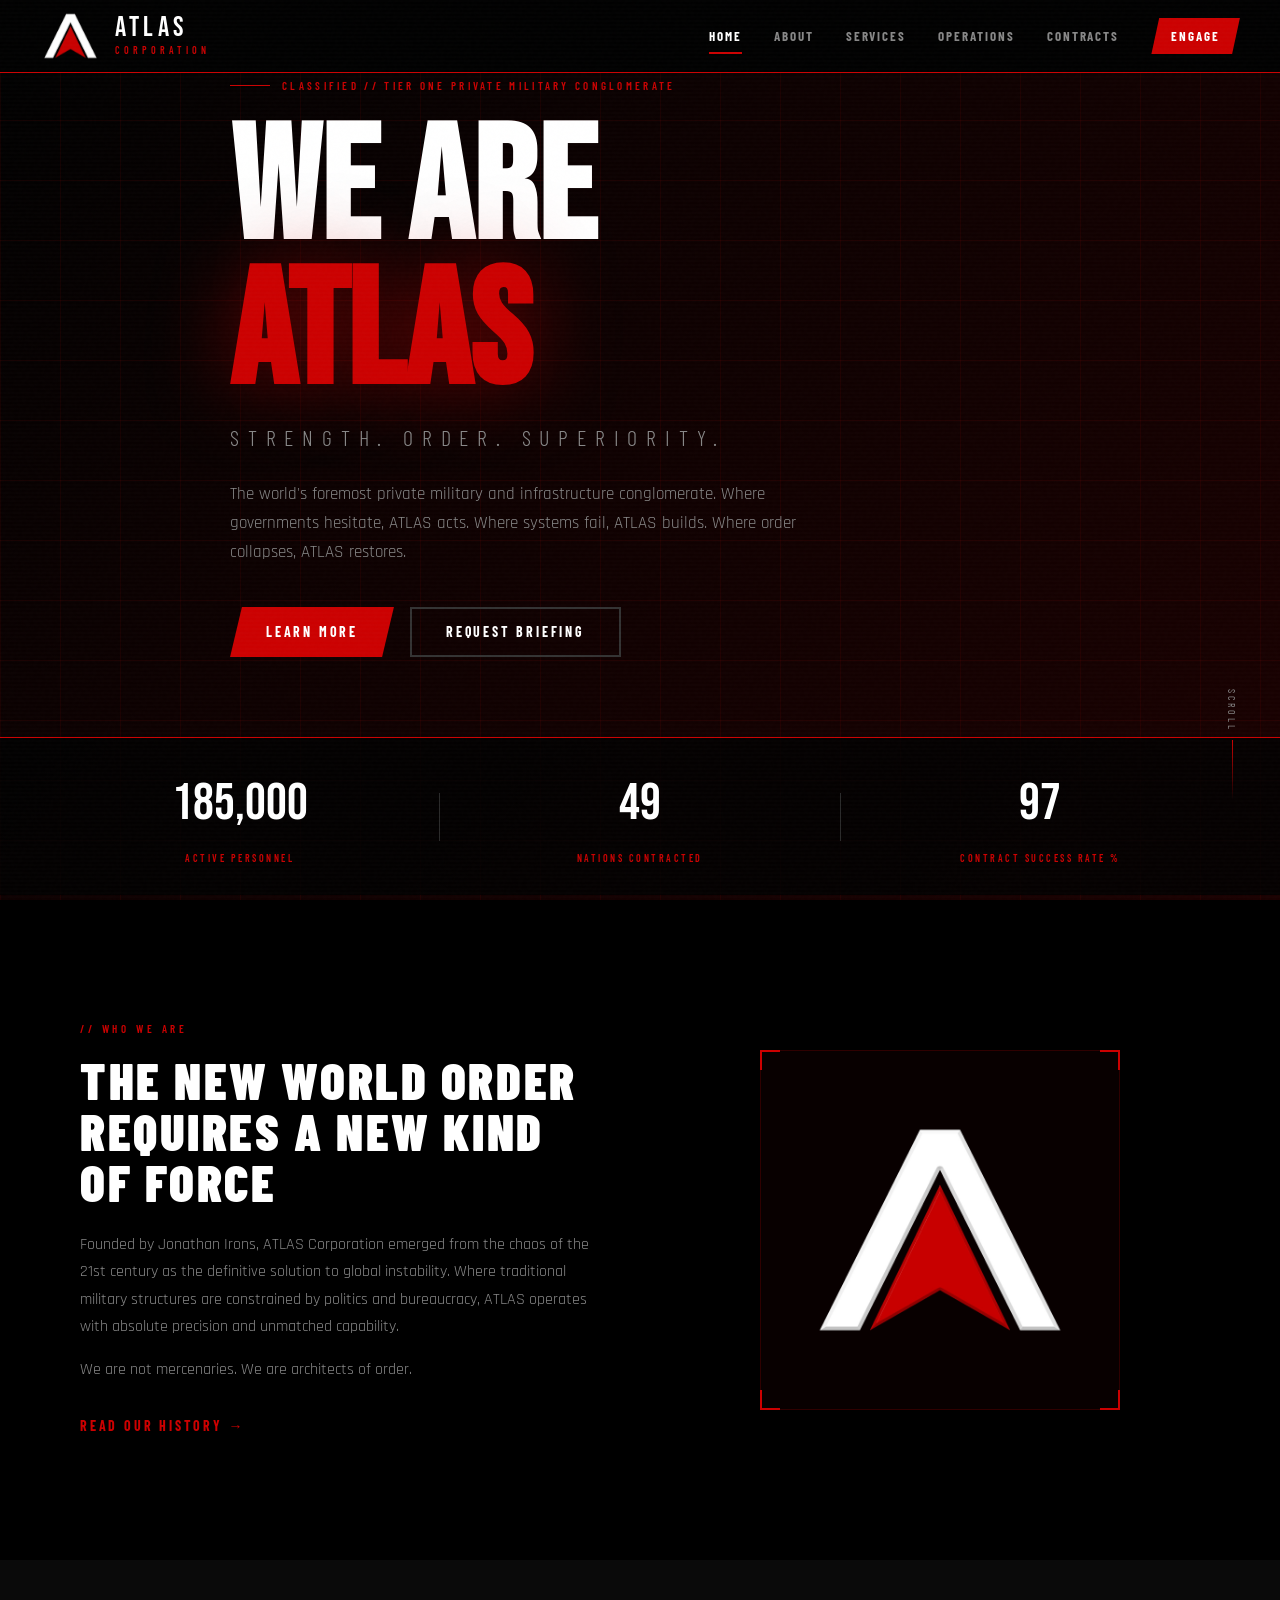
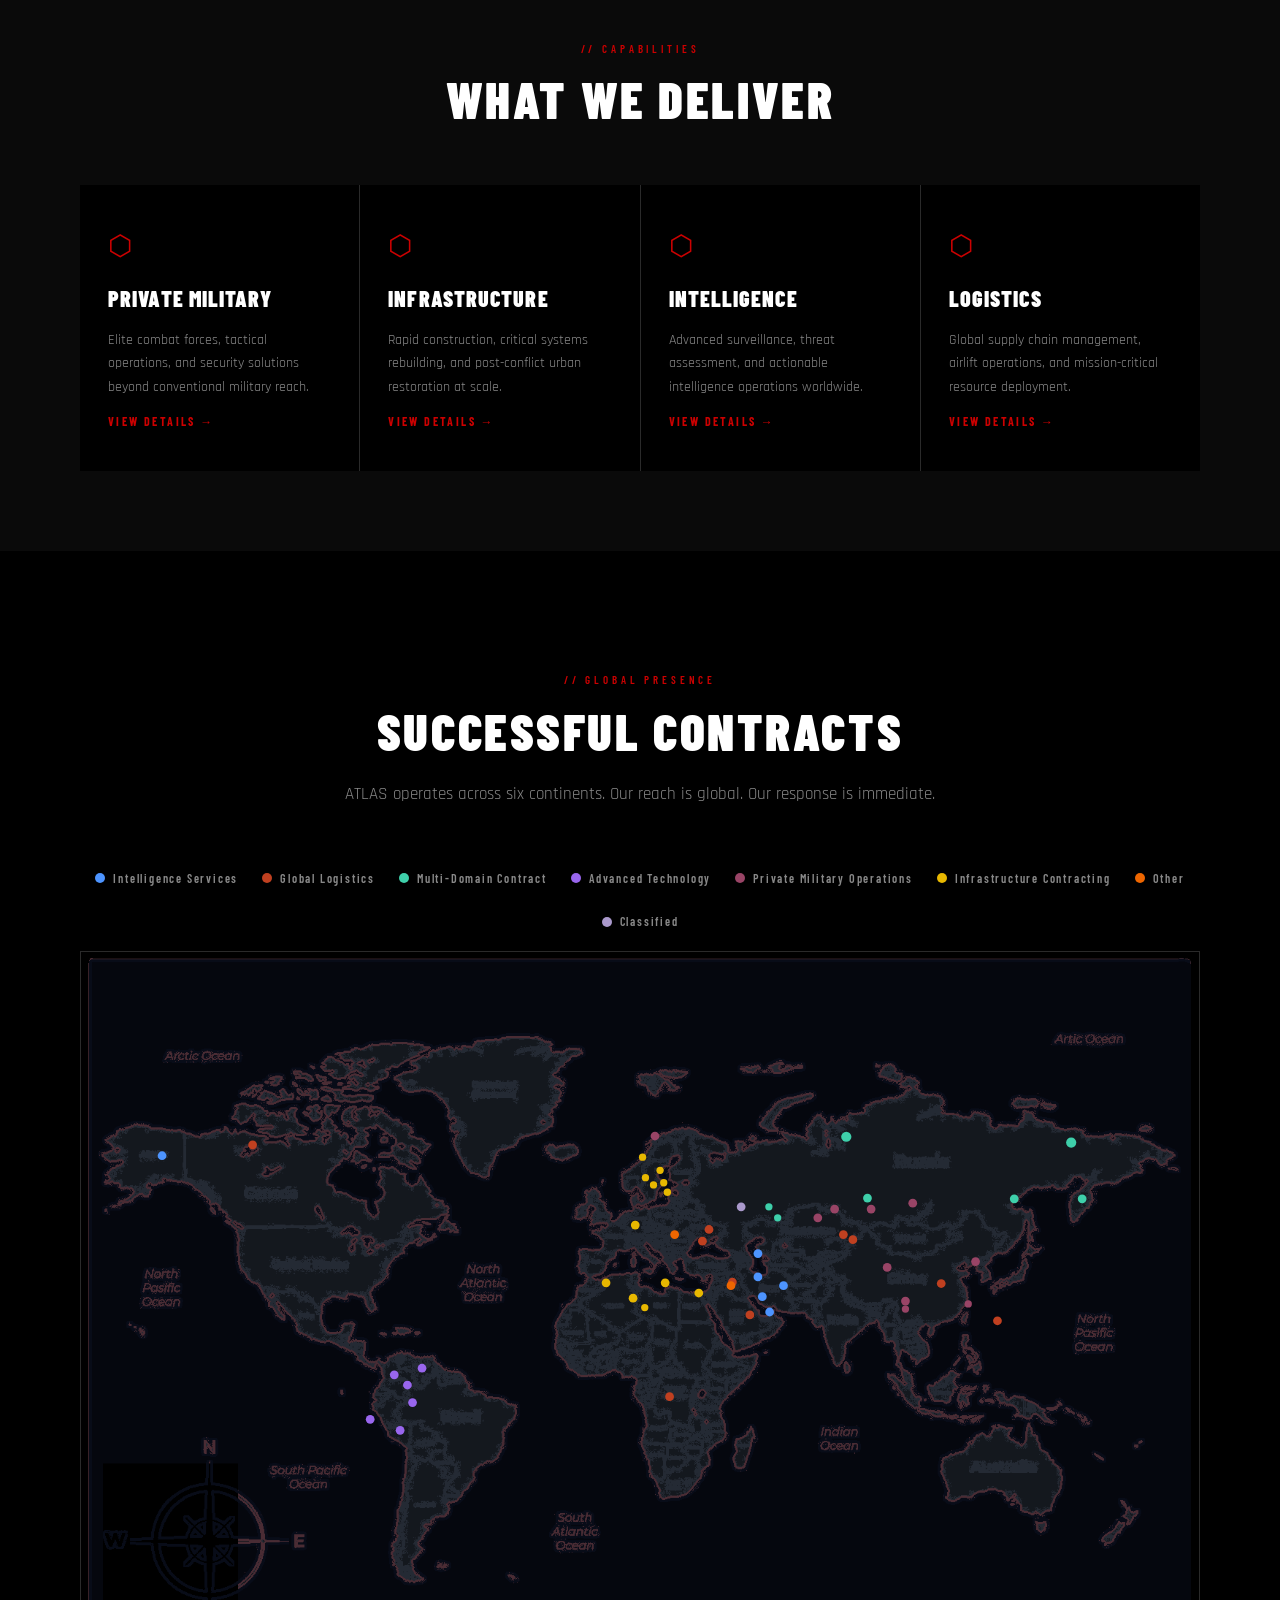
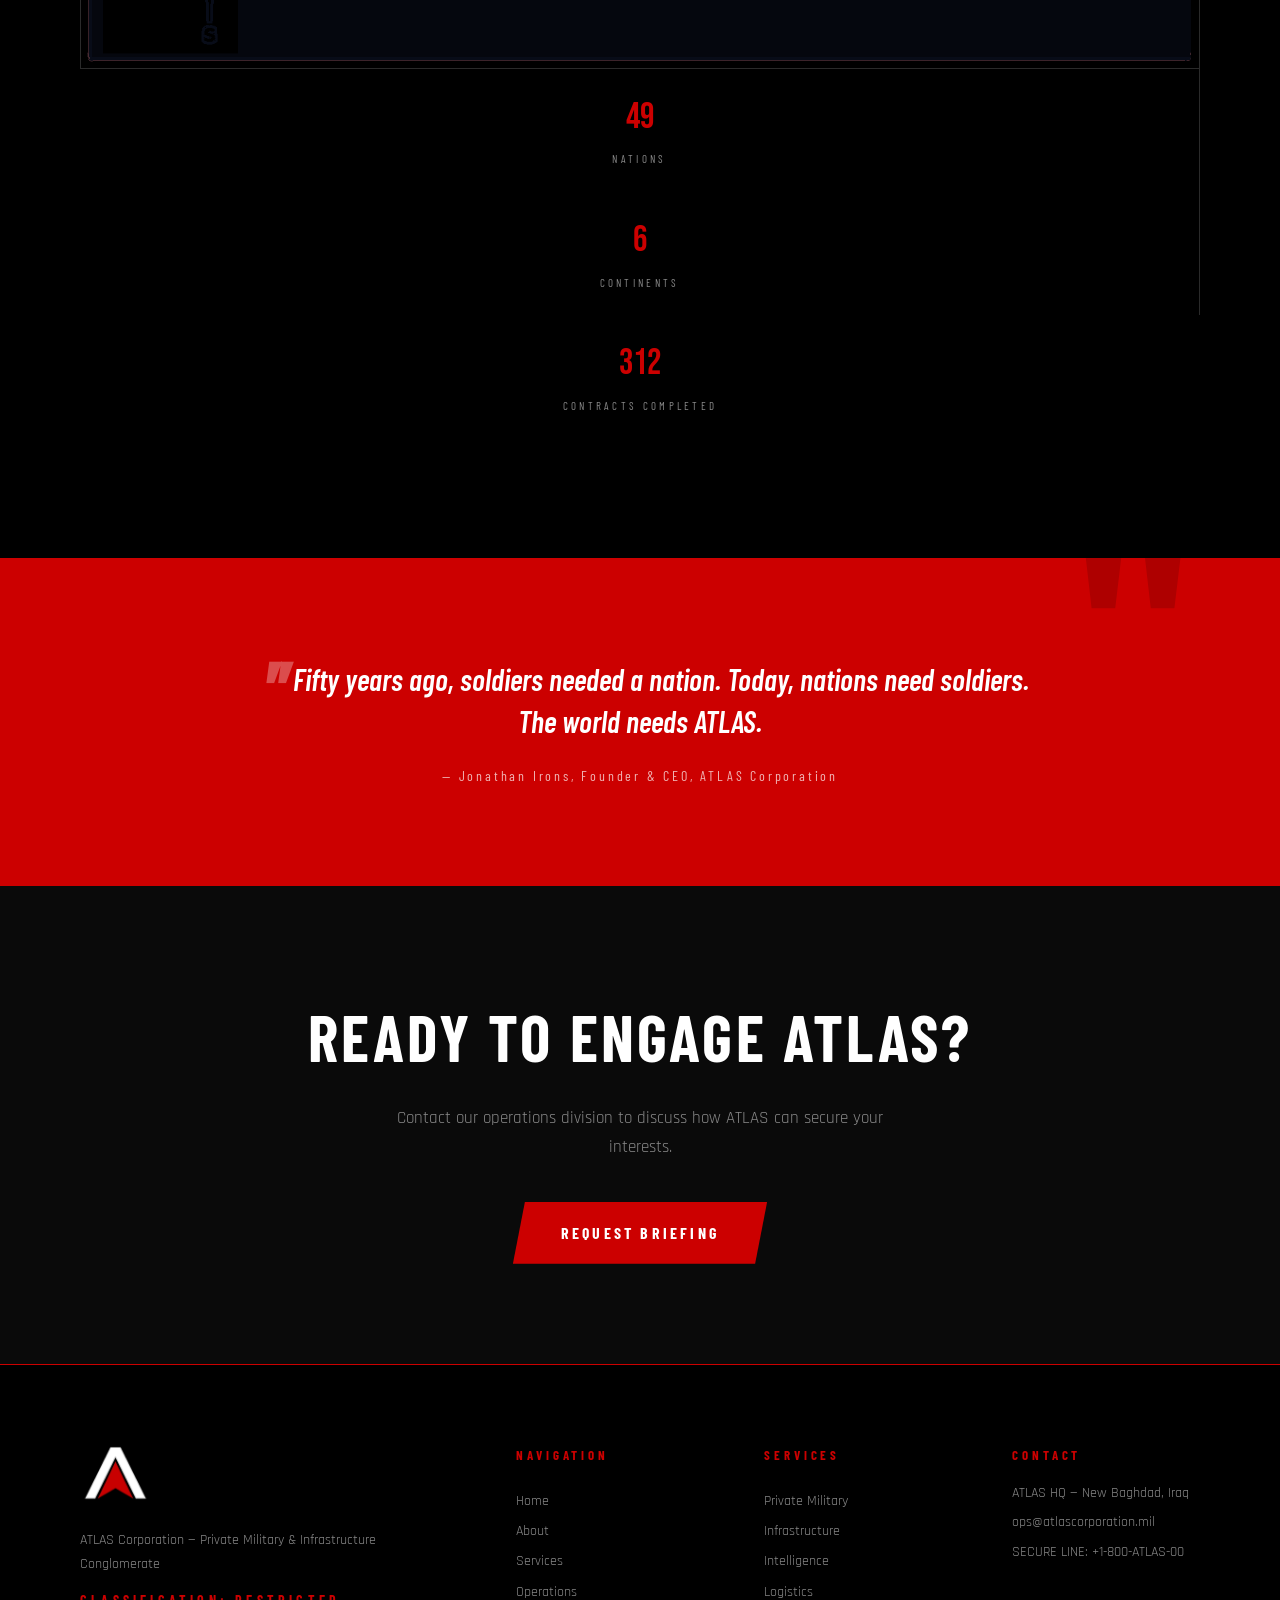
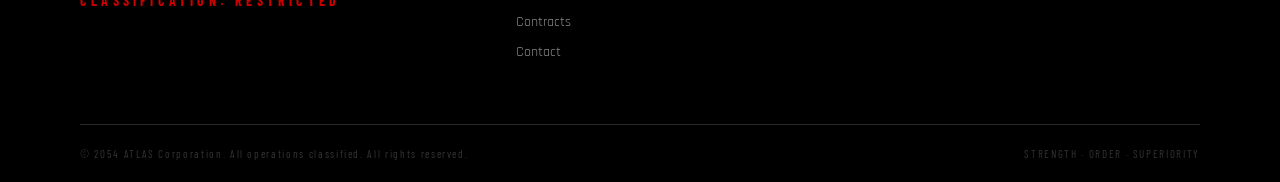
==== commit 7aba0b6f: "commit commit" ====
--- a/index.html
+++ b/index.html
@@ -59,7 +59,7 @@
       </div>
     </div>
     <div class="hero-stats">
-      <div class="stat-item"><span class="stat-num" data-target="185">000</span><span class="stat-label">ACTIVE PERSONNEL</span></div>
+      <div class="stat-item"><span class="stat-num" data-target="185000">000</span><span class="stat-label">ACTIVE PERSONNEL</span></div>
       <div class="stat-divider"></div>
       <div class="stat-item"><span class="stat-num" data-target="49">00</span><span class="stat-label">NATIONS CONTRACTED</span></div>
       <div class="stat-divider"></div>
@@ -137,14 +137,14 @@
 
         <!-- LEGEND -->
         <div class="map-legend">
-          <div class="legend-item"><span class="legend-dot pmc"></span>Modern Warfare</div>
-          <div class="legend-item"><span class="legend-dot blackops"></span>Black Ops</div>
-          <div class="legend-item"><span class="legend-dot multi"></span>3+ Series</div>
-          <div class="legend-item"><span class="legend-dot ghosts"></span>Ghosts</div>
-          <div class="legend-item"><span class="legend-dot bomw"></span>BO + MW</div>
-          <div class="legend-item"><span class="legend-dot ww2"></span>World War 2</div>
-          <div class="legend-item"><span class="legend-dot ww2bo"></span>WW2 + BO</div>
-          <div class="legend-item"><span class="legend-dot mwghosts"></span>MW + Ghosts</div>
+          <div class="legend-item"><span class="legend-dot pmc"></span>Intelligence Services</div>
+          <div class="legend-item"><span class="legend-dot blackops"></span>Global Logistics</div>
+          <div class="legend-item"><span class="legend-dot multi"></span>Multi-Domain Contract</div>
+          <div class="legend-item"><span class="legend-dot ghosts"></span>Advanced Technology</div>
+          <div class="legend-item"><span class="legend-dot bomw"></span>Private Military Operations</div>
+          <div class="legend-item"><span class="legend-dot ww2"></span>Infrastructure Contracting</div>
+          <div class="legend-item"><span class="legend-dot ww2bo"></span>Other</div>
+          <div class="legend-item"><span class="legend-dot mwghosts"></span>Classified</div>
         </div>
 
         <!-- MAP WRAPPER: image bg + SVG dot overlay, same aspect ratio 1531:980 -->
@@ -168,233 +168,233 @@
             <!-- ── Modern Warfare (Blue) ── -->
             <g class="dot-group pmc">
               <circle class="dot-ring" cx="111" cy="279" r="10"/>
-              <circle class="dot pmc" cx="111" cy="279" r="6" title="Alaska — Modern Warfare"/>
+              <circle class="dot pmc" cx="111" cy="279" r="6" title="Intelligence Services"/>
             </g>
             <g class="dot-group pmc">
               <circle class="dot-ring" cx="927" cy="413" r="10"/>
-              <circle class="dot pmc" cx="927" cy="413" r="6" title="Iraq — Modern Warfare"/>
+              <circle class="dot pmc" cx="927" cy="413" r="6" title="Intelligence Services"/>
             </g>
             <g class="dot-group pmc">
               <circle class="dot-ring" cx="943" cy="493" r="10"/>
-              <circle class="dot pmc" cx="943" cy="493" r="6" title="Somalia — Modern Warfare"/>
+              <circle class="dot pmc" cx="943" cy="493" r="6" title="Intelligence Services"/>
             </g>
             <g class="dot-group pmc">
               <circle class="dot-ring" cx="962" cy="457" r="10"/>
-              <circle class="dot pmc" cx="962" cy="457" r="6" title="Eritrea/Djibouti — Modern Warfare"/>
+              <circle class="dot pmc" cx="962" cy="457" r="6" title="Intelligence Services"/>
             </g>
             <g class="dot-group pmc">
               <circle class="dot-ring" cx="933" cy="472" r="10"/>
-              <circle class="dot pmc" cx="933" cy="472" r="6" title="Yemen — Modern Warfare"/>
+              <circle class="dot pmc" cx="933" cy="472" r="6" title="Intelligence Services"/>
             </g>
             <g class="dot-group pmc">
               <circle class="dot-ring" cx="927" cy="445" r="10"/>
-              <circle class="dot pmc" cx="927" cy="445" r="6" title="Saudi Arabia — Modern Warfare"/>
+              <circle class="dot pmc" cx="927" cy="445" r="6" title="Intelligence Services"/>
             </g>
 
             <!-- ── Black Ops (Dark Brown-Red) ── -->
             <g class="dot-group blackops">
               <circle class="dot-ring" cx="235" cy="264" r="10"/>
-              <circle class="dot blackops" cx="235" cy="264" r="6" title="Northwest Canada — Black Ops"/>
+              <circle class="dot blackops" cx="235" cy="264" r="6" title="Global Logistics"/>
             </g>
             <g class="dot-group blackops">
               <circle class="dot-ring" cx="860" cy="380" r="10"/>
-              <circle class="dot blackops" cx="860" cy="380" r="6" title="Egypt — Black Ops"/>
+              <circle class="dot blackops" cx="860" cy="380" r="6" title="Global Logistics"/>
             </g>
             <g class="dot-group blackops">
               <circle class="dot-ring" cx="892" cy="452" r="10"/>
-              <circle class="dot blackops" cx="892" cy="452" r="6" title="Sudan — Black Ops"/>
+              <circle class="dot blackops" cx="892" cy="452" r="6" title="Global Logistics"/>
             </g>
             <g class="dot-group blackops">
               <circle class="dot-ring" cx="851" cy="396" r="10"/>
-              <circle class="dot blackops" cx="851" cy="396" r="6" title="Jordan/Israel — Black Ops"/>
+              <circle class="dot blackops" cx="851" cy="396" r="6" title="Global Logistics"/>
             </g>
             <g class="dot-group blackops">
               <circle class="dot-ring" cx="806" cy="609" r="10"/>
-              <circle class="dot blackops" cx="806" cy="609" r="6" title="Namibia — Black Ops"/>
+              <circle class="dot blackops" cx="806" cy="609" r="6" title="Global Logistics"/>
             </g>
             <g class="dot-group blackops">
               <circle class="dot-ring" cx="916" cy="497" r="10"/>
-              <circle class="dot blackops" cx="916" cy="497" r="6" title="Kenya — Black Ops"/>
+              <circle class="dot blackops" cx="916" cy="497" r="6" title="Global Logistics"/>
             </g>
             <g class="dot-group blackops">
               <circle class="dot-ring" cx="1044" cy="387" r="10"/>
-              <circle class="dot blackops" cx="1044" cy="387" r="6" title="Afghanistan — Black Ops"/>
+              <circle class="dot blackops" cx="1044" cy="387" r="6" title="Global Logistics"/>
             </g>
             <g class="dot-group blackops">
               <circle class="dot-ring" cx="1057" cy="394" r="10"/>
-              <circle class="dot blackops" cx="1057" cy="394" r="6" title="Pakistan — Black Ops"/>
+              <circle class="dot blackops" cx="1057" cy="394" r="6" title="Global Logistics"/>
             </g>
             <g class="dot-group blackops">
               <circle class="dot-ring" cx="1178" cy="454" r="10"/>
-              <circle class="dot blackops" cx="1178" cy="454" r="6" title="Thailand — Black Ops"/>
+              <circle class="dot blackops" cx="1178" cy="454" r="6" title="Global Logistics"/>
             </g>
             <g class="dot-group blackops">
               <circle class="dot-ring" cx="1255" cy="505" r="10"/>
-              <circle class="dot blackops" cx="1255" cy="505" r="6" title="Indonesia (Kalimantan) — Black Ops"/>
+              <circle class="dot blackops" cx="1255" cy="505" r="6" title="Global Logistics"/>
             </g>
 
             <!-- ── 3+ Series (Teal) ── -->
             <g class="dot-group multi">
               <circle class="dot-ring" cx="1048" cy="253" r="12"/>
-              <circle class="dot multi" cx="1048" cy="253" r="7" title="Russia (West) — 3+ Series"/>
+              <circle class="dot multi" cx="1048" cy="253" r="7" title="Multi-Domain Contract"/>
             </g>
             <g class="dot-group multi">
               <circle class="dot-ring" cx="1356" cy="261" r="12"/>
-              <circle class="dot multi" cx="1356" cy="261" r="7" title="Russia (East) — 3+ Series"/>
+              <circle class="dot multi" cx="1356" cy="261" r="7" title="Multi-Domain Contract"/>
             </g>
             <g class="dot-group multi">
               <circle class="dot-ring" cx="1278" cy="338" r="10"/>
-              <circle class="dot multi" cx="1278" cy="338" r="6" title="Mongolia — 3+ Series"/>
+              <circle class="dot multi" cx="1278" cy="338" r="6" title="Multi-Domain Contract"/>
             </g>
             <g class="dot-group multi">
               <circle class="dot-ring" cx="1371" cy="338" r="10"/>
-              <circle class="dot multi" cx="1371" cy="338" r="6" title="Japan — 3+ Series"/>
+              <circle class="dot multi" cx="1371" cy="338" r="6" title="Multi-Domain Contract"/>
             </g>
             <g class="dot-group multi">
               <circle class="dot-ring" cx="942" cy="349" r="8"/>
-              <circle class="dot multi" cx="942" cy="349" r="5" title="Georgia — 3+ Series"/>
+              <circle class="dot multi" cx="942" cy="349" r="5" title="Multi-Domain Contract"/>
             </g>
             <g class="dot-group multi">
               <circle class="dot-ring" cx="954" cy="364" r="8"/>
-              <circle class="dot multi" cx="954" cy="364" r="5" title="Azerbaijan/Armenia — 3+ Series"/>
+              <circle class="dot multi" cx="954" cy="364" r="5" title="Multi-Domain Contract"/>
             </g>
             <g class="dot-group multi">
               <circle class="dot-ring" cx="1077" cy="337" r="10"/>
-              <circle class="dot multi" cx="1077" cy="337" r="6" title="Kazakhstan — 3+ Series"/>
+              <circle class="dot multi" cx="1077" cy="337" r="6" title="Multi-Domain Contract"/>
             </g>
 
             <!-- ── Ghosts / South America (Purple) ── -->
             <g class="dot-group ghosts">
               <circle class="dot-ring" cx="467" cy="570" r="10"/>
-              <circle class="dot ghosts" cx="467" cy="570" r="6" title="Brazil — Ghosts"/>
+              <circle class="dot ghosts" cx="467" cy="570" r="6" title="Advanced Technology"/>
             </g>
             <g class="dot-group ghosts">
               <circle class="dot-ring" cx="429" cy="579" r="10"/>
-              <circle class="dot ghosts" cx="429" cy="579" r="6" title="Bolivia — Ghosts"/>
+              <circle class="dot ghosts" cx="429" cy="579" r="6" title="Advanced Technology"/>
             </g>
             <g class="dot-group ghosts">
               <circle class="dot-ring" cx="447" cy="593" r="10"/>
-              <circle class="dot ghosts" cx="447" cy="593" r="6" title="Paraguay — Ghosts"/>
+              <circle class="dot ghosts" cx="447" cy="593" r="6" title="Advanced Technology"/>
             </g>
             <g class="dot-group ghosts">
               <circle class="dot-ring" cx="454" cy="617" r="10"/>
-              <circle class="dot ghosts" cx="454" cy="617" r="6" title="Uruguay — Ghosts"/>
+              <circle class="dot ghosts" cx="454" cy="617" r="6" title="Advanced Technology"/>
             </g>
             <g class="dot-group ghosts">
               <circle class="dot-ring" cx="396" cy="640" r="10"/>
-              <circle class="dot ghosts" cx="396" cy="640" r="6" title="Chile — Ghosts"/>
+              <circle class="dot ghosts" cx="396" cy="640" r="6" title="Advanced Technology"/>
             </g>
             <g class="dot-group ghosts">
               <circle class="dot-ring" cx="437" cy="655" r="10"/>
-              <circle class="dot ghosts" cx="437" cy="655" r="6" title="Argentina — Ghosts"/>
+              <circle class="dot ghosts" cx="437" cy="655" r="6" title="Advanced Technology"/>
             </g>
 
             <!-- ── BO + MW (Maroon) ── -->
             <g class="dot-group bomw">
               <circle class="dot-ring" cx="1104" cy="432" r="10"/>
-              <circle class="dot bomw" cx="1104" cy="432" r="6" title="India (NW) — BO+MW"/>
+              <circle class="dot bomw" cx="1104" cy="432" r="6" title="Private Military Operations"/>
             </g>
             <g class="dot-group bomw">
               <circle class="dot-ring" cx="1129" cy="478" r="10"/>
-              <circle class="dot bomw" cx="1129" cy="478" r="6" title="India (South) — BO+MW"/>
+              <circle class="dot bomw" cx="1129" cy="478" r="6" title="Private Military Operations"/>
             </g>
             <g class="dot-group bomw">
               <circle class="dot-ring" cx="1009" cy="364" r="10"/>
-              <circle class="dot bomw" cx="1009" cy="364" r="6" title="Turkmenistan — BO+MW"/>
+              <circle class="dot bomw" cx="1009" cy="364" r="6" title="Private Military Operations"/>
             </g>
             <g class="dot-group bomw">
               <circle class="dot-ring" cx="1032" cy="352" r="10"/>
-              <circle class="dot bomw" cx="1032" cy="352" r="6" title="Uzbekistan — BO+MW"/>
+              <circle class="dot bomw" cx="1032" cy="352" r="6" title="Private Military Operations"/>
             </g>
             <g class="dot-group bomw">
               <circle class="dot-ring" cx="1082" cy="352" r="10"/>
-              <circle class="dot bomw" cx="1082" cy="352" r="6" title="Tajikistan/Kyrgyzstan — BO+MW"/>
+              <circle class="dot bomw" cx="1082" cy="352" r="6" title="Private Military Operations"/>
             </g>
             <g class="dot-group bomw">
               <circle class="dot-ring" cx="1129" cy="489" r="8"/>
-              <circle class="dot bomw" cx="1129" cy="489" r="5" title="Sri Lanka — BO+MW"/>
+              <circle class="dot bomw" cx="1129" cy="489" r="5" title="Private Military Operations"/>
             </g>
             <g class="dot-group bomw">
               <circle class="dot-ring" cx="1139" cy="344" r="10"/>
-              <circle class="dot bomw" cx="1139" cy="344" r="6" title="China (Xinjiang) — BO+MW"/>
+              <circle class="dot bomw" cx="1139" cy="344" r="6" title="Private Military Operations"/>
             </g>
             <g class="dot-group bomw">
               <circle class="dot-ring" cx="1215" cy="482" r="8"/>
-              <circle class="dot bomw" cx="1215" cy="482" r="5" title="Malaysia — BO+MW"/>
+              <circle class="dot bomw" cx="1215" cy="482" r="5" title="Private Military Operations"/>
             </g>
             <g class="dot-group bomw">
               <circle class="dot-ring" cx="1225" cy="424" r="10"/>
-              <circle class="dot bomw" cx="1225" cy="424" r="6" title="Laos / NE Thailand — BO+MW"/>
+              <circle class="dot bomw" cx="1225" cy="424" r="6" title="Private Military Operations"/>
             </g>
             <g class="dot-group bomw">
               <circle class="dot-ring" cx="786" cy="252" r="10"/>
-              <circle class="dot bomw" cx="786" cy="252" r="6" title="Norway — BO+MW"/>
+              <circle class="dot bomw" cx="786" cy="252" r="6" title="Private Military Operations"/>
             </g>
 
             <!-- ── World War 2 (Gold/Yellow) ── -->
             <g class="dot-group ww2">
               <circle class="dot-ring" cx="769" cy="281" r="8"/>
-              <circle class="dot ww2" cx="769" cy="281" r="5" title="Denmark — WW2"/>
+              <circle class="dot ww2" cx="769" cy="281" r="5" title="Infrastructure Contracting"/>
             </g>
             <g class="dot-group ww2">
               <circle class="dot-ring" cx="793" cy="299" r="8"/>
-              <circle class="dot ww2" cx="793" cy="299" r="5" title="Hungary/Slovakia — WW2"/>
+              <circle class="dot ww2" cx="793" cy="299" r="5" title="Infrastructure Contracting"/>
             </g>
             <g class="dot-group ww2">
               <circle class="dot-ring" cx="773" cy="309" r="8"/>
-              <circle class="dot ww2" cx="773" cy="309" r="5" title="Slovenia/Croatia — WW2"/>
+              <circle class="dot ww2" cx="773" cy="309" r="5" title="Infrastructure Contracting"/>
             </g>
             <g class="dot-group ww2">
               <circle class="dot-ring" cx="784" cy="319" r="8"/>
-              <circle class="dot ww2" cx="784" cy="319" r="5" title="Bosnia — WW2"/>
+              <circle class="dot ww2" cx="784" cy="319" r="5" title="Infrastructure Contracting"/>
             </g>
             <g class="dot-group ww2">
               <circle class="dot-ring" cx="798" cy="316" r="8"/>
-              <circle class="dot ww2" cx="798" cy="316" r="5" title="Serbia — WW2"/>
+              <circle class="dot ww2" cx="798" cy="316" r="5" title="Infrastructure Contracting"/>
             </g>
             <g class="dot-group ww2">
               <circle class="dot-ring" cx="803" cy="329" r="8"/>
-              <circle class="dot ww2" cx="803" cy="329" r="5" title="N Macedonia — WW2"/>
+              <circle class="dot ww2" cx="803" cy="329" r="5" title="Infrastructure Contracting"/>
             </g>
             <g class="dot-group ww2">
               <circle class="dot-ring" cx="759" cy="374" r="10"/>
-              <circle class="dot ww2" cx="759" cy="374" r="6" title="Tunisia — WW2"/>
+              <circle class="dot ww2" cx="759" cy="374" r="6" title="Infrastructure Contracting"/>
             </g>
             <g class="dot-group ww2">
               <circle class="dot-ring" cx="846" cy="467" r="10"/>
-              <circle class="dot ww2" cx="846" cy="467" r="6" title="Chad — WW2"/>
+              <circle class="dot ww2" cx="846" cy="467" r="6" title="Infrastructure Contracting"/>
             </g>
             <g class="dot-group ww2">
               <circle class="dot-ring" cx="800" cy="453" r="10"/>
-              <circle class="dot ww2" cx="800" cy="453" r="6" title="Niger — WW2"/>
+              <circle class="dot ww2" cx="800" cy="453" r="6" title="Infrastructure Contracting"/>
             </g>
             <g class="dot-group ww2">
               <circle class="dot-ring" cx="719" cy="453" r="10"/>
-              <circle class="dot ww2" cx="719" cy="453" r="6" title="Mali — WW2"/>
+              <circle class="dot ww2" cx="719" cy="453" r="6" title="Infrastructure Contracting"/>
             </g>
             <g class="dot-group ww2">
               <circle class="dot-ring" cx="756" cy="474" r="10"/>
-              <circle class="dot ww2" cx="756" cy="474" r="6" title="Burkina Faso — WW2"/>
+              <circle class="dot ww2" cx="756" cy="474" r="6" title="Infrastructure Contracting"/>
             </g>
             <g class="dot-group ww2">
               <circle class="dot-ring" cx="772" cy="487" r="8"/>
-              <circle class="dot ww2" cx="772" cy="487" r="5" title="Benin — WW2"/>
+              <circle class="dot ww2" cx="772" cy="487" r="5" title="Infrastructure Contracting"/>
             </g>
 
             <!-- ── WW2 + BO (Orange hatched) ── -->
             <g class="dot-group ww2bo">
               <circle class="dot-ring" cx="813" cy="387" r="10"/>
-              <circle class="dot ww2bo" cx="813" cy="387" r="6" title="Libya — WW2+BO"/>
+              <circle class="dot ww2bo" cx="813" cy="387" r="6" title="Other"/>
             </g>
             <g class="dot-group ww2bo">
               <circle class="dot-ring" cx="890" cy="457" r="10"/>
-              <circle class="dot ww2bo" cx="890" cy="457" r="6" title="Sudan — WW2+BO"/>
+              <circle class="dot ww2bo" cx="890" cy="457" r="6" title="Other"/>
             </g>
 
             <!-- ── MW + Ghosts (Grey-Purple) ── -->
             <g class="dot-group mwghosts">
               <circle class="dot-ring" cx="904" cy="349" r="10"/>
-              <circle class="dot mwghosts" cx="904" cy="349" r="6" title="Turkey — MW+Ghosts"/>
+              <circle class="dot mwghosts" cx="904" cy="349" r="6" title="Classified"/>
             </g>
 
           </svg>
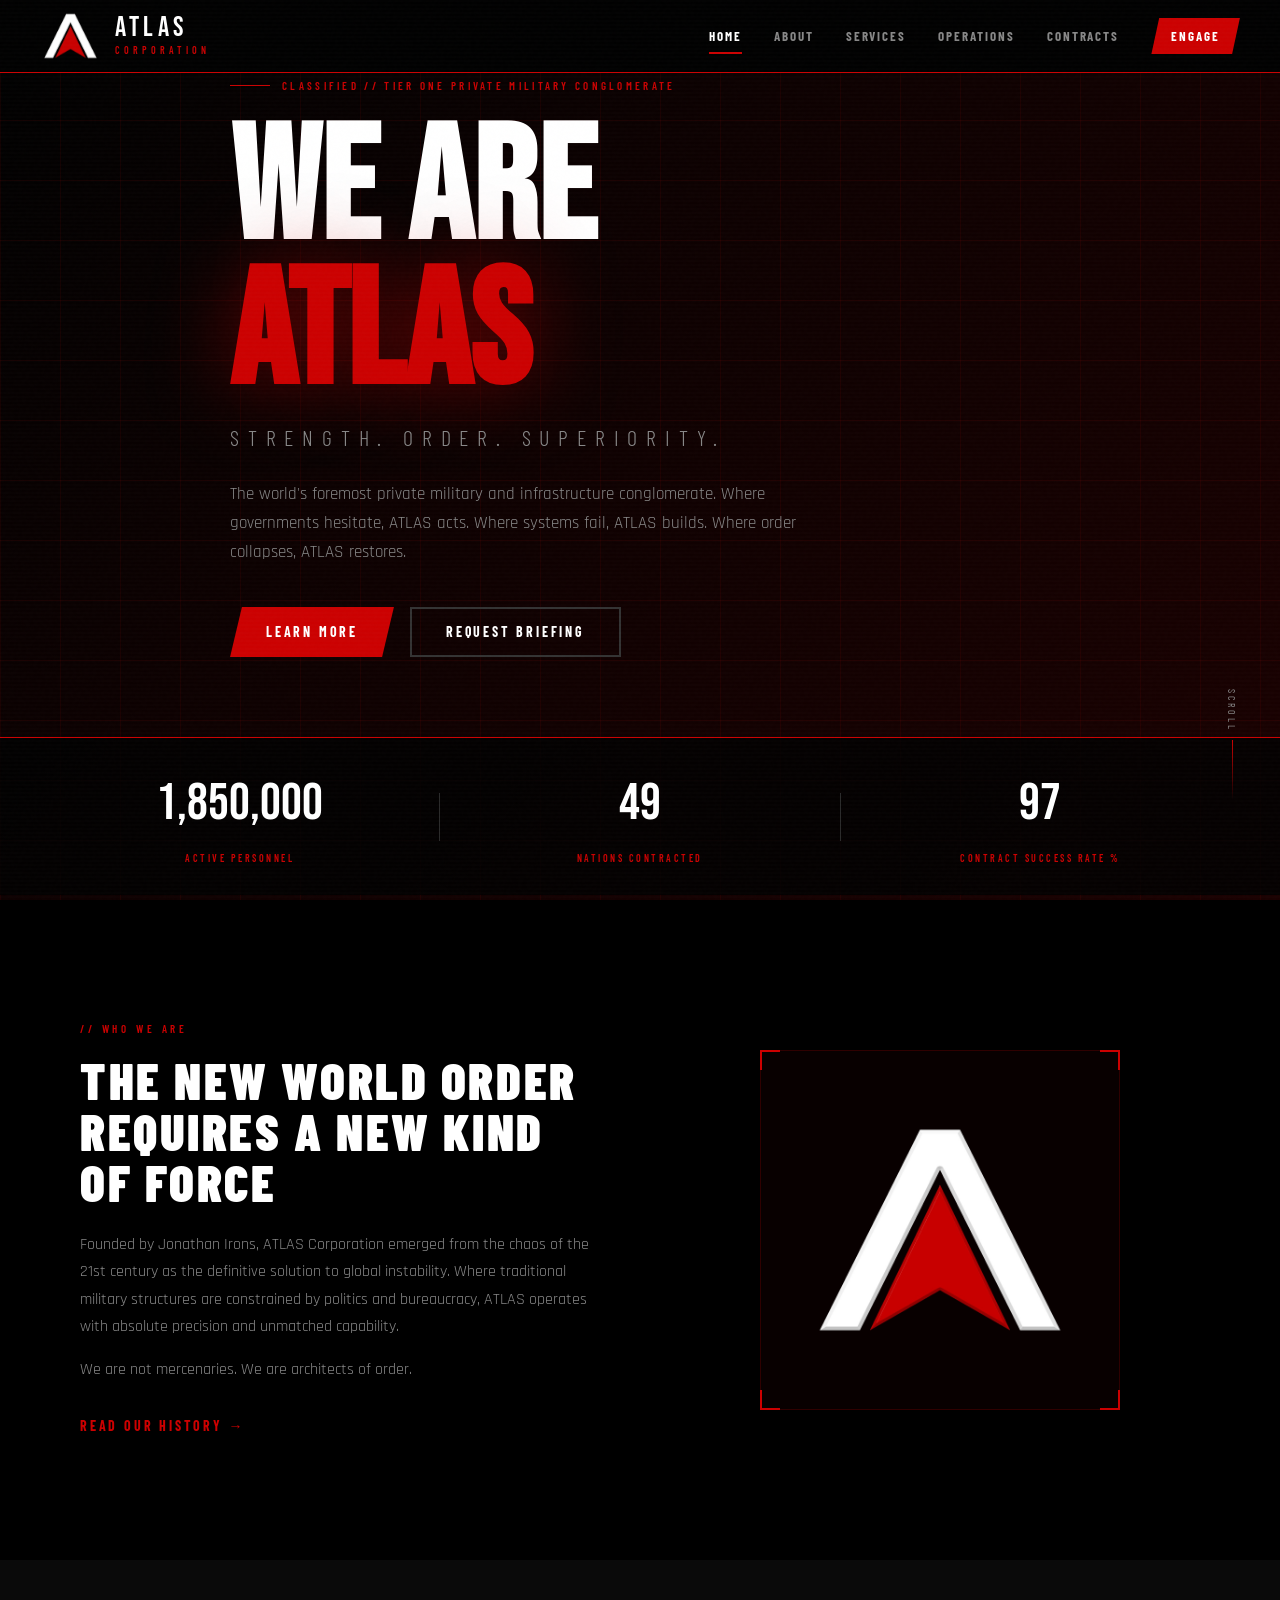
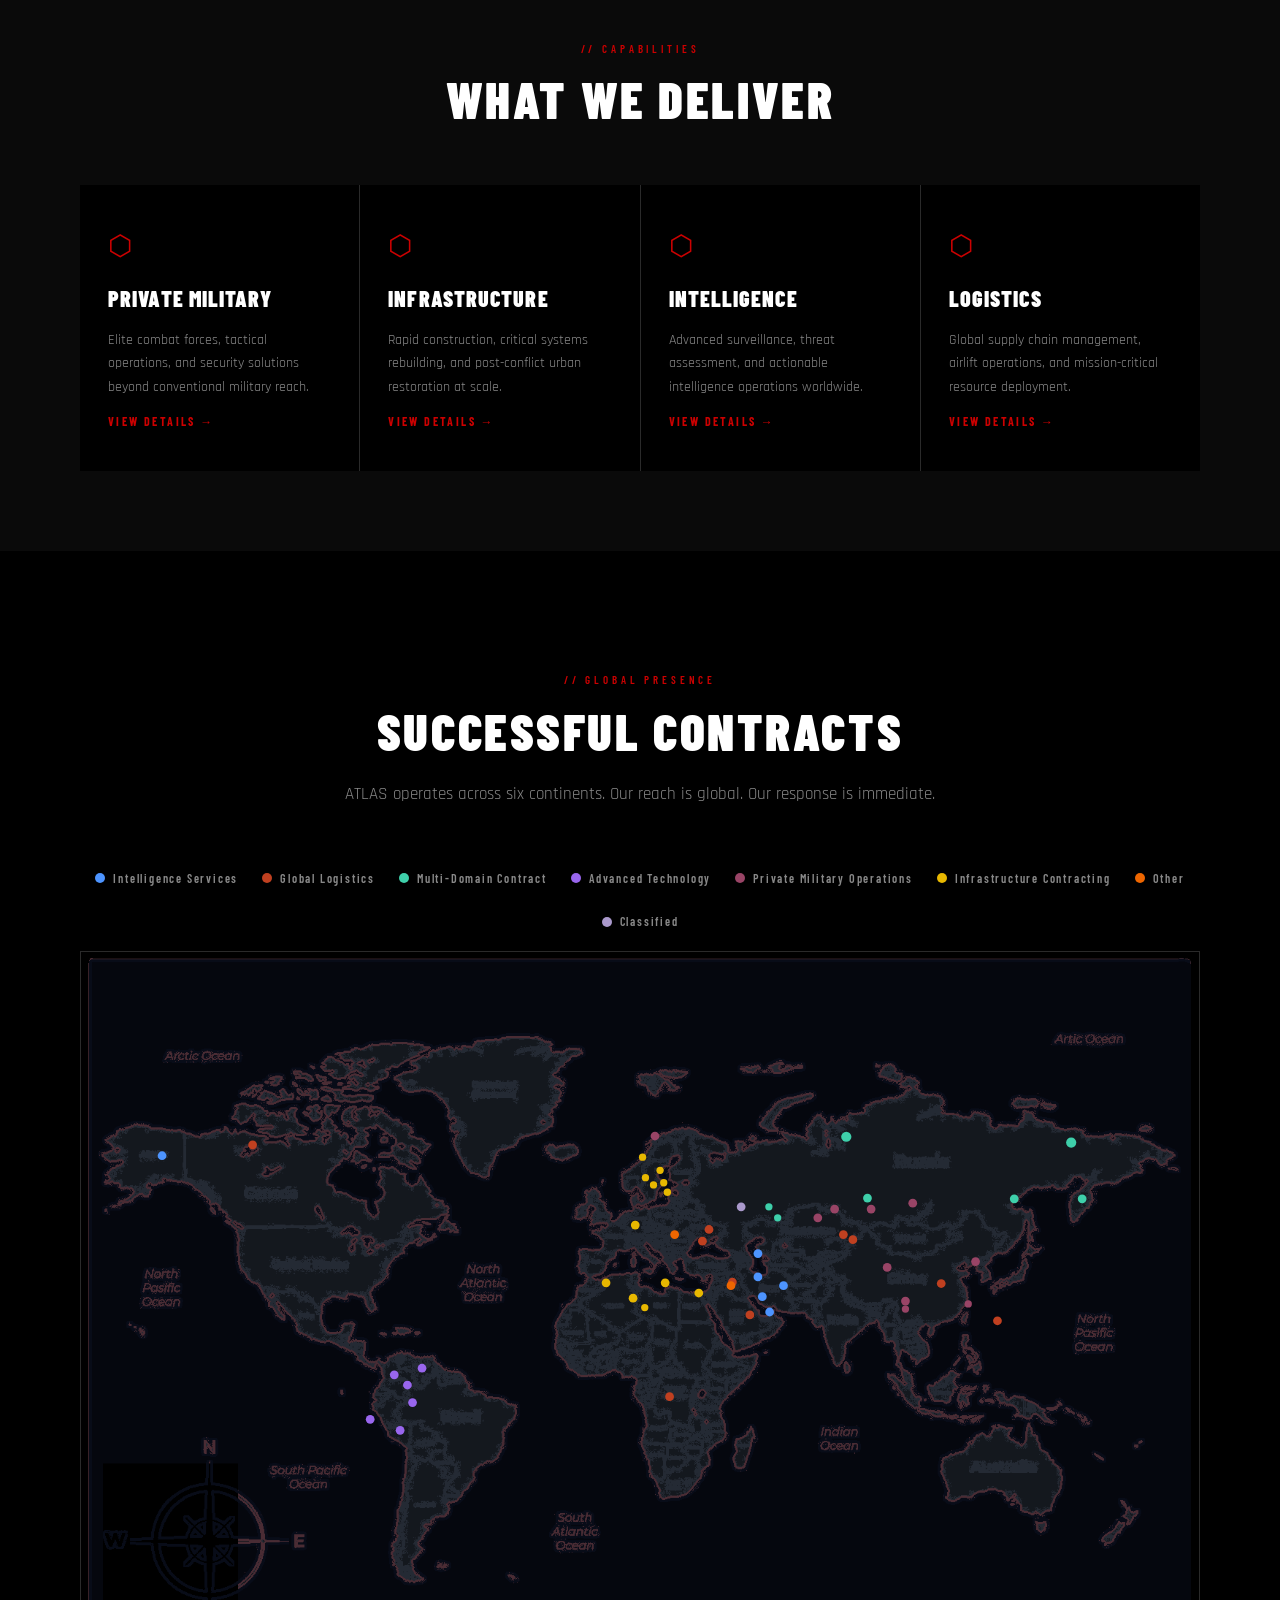
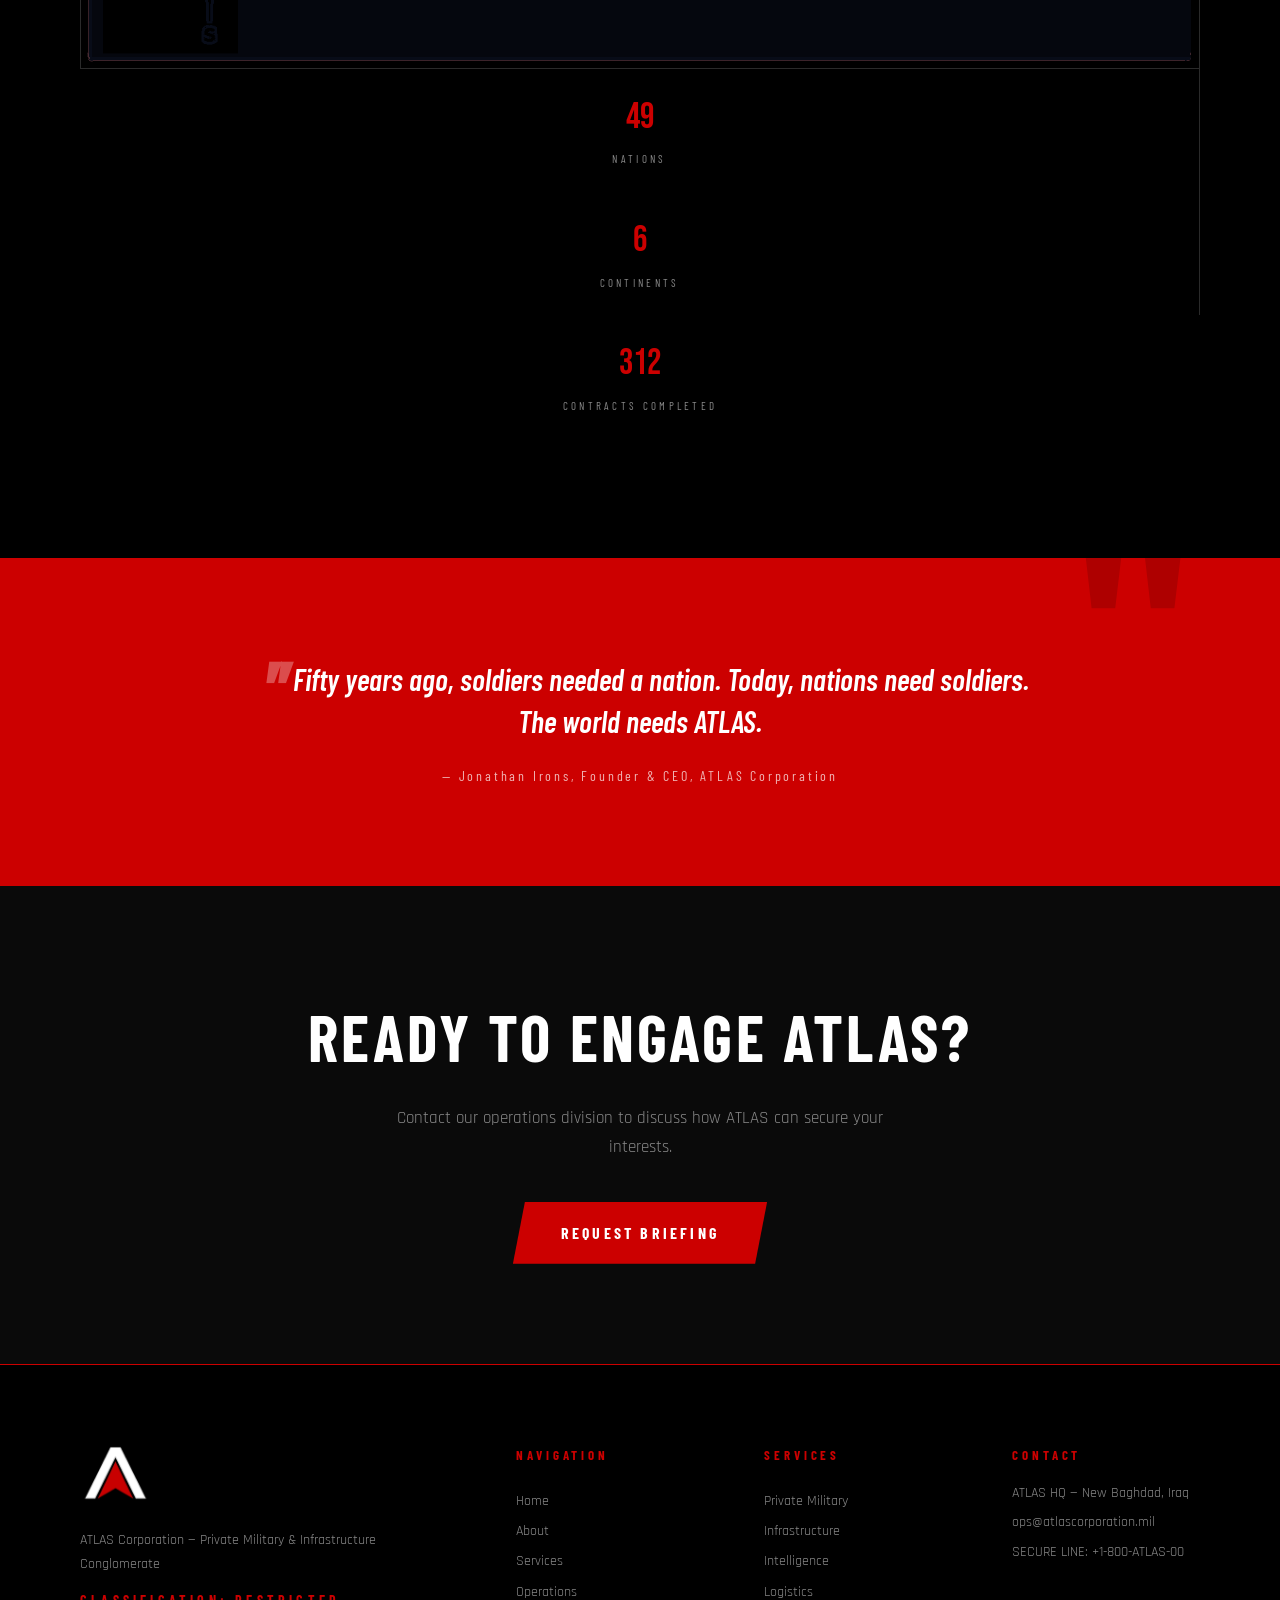
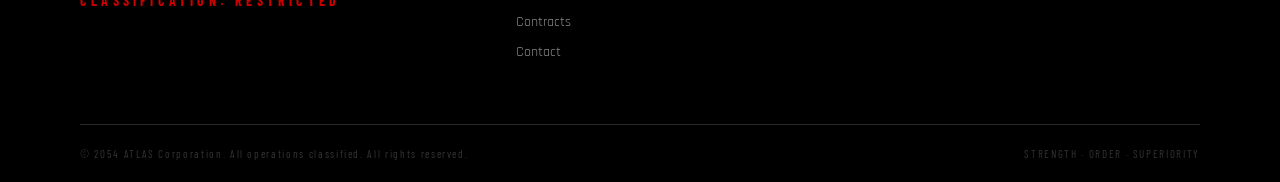
==== commit 16113547: "commit commit" ====
--- a/index.html
+++ b/index.html
@@ -59,7 +59,7 @@
       </div>
     </div>
     <div class="hero-stats">
-      <div class="stat-item"><span class="stat-num" data-target="185000">000</span><span class="stat-label">ACTIVE PERSONNEL</span></div>
+      <div class="stat-item"><span class="stat-num" data-target="1850000">000</span><span class="stat-label">ACTIVE PERSONNEL</span></div>
       <div class="stat-divider"></div>
       <div class="stat-item"><span class="stat-num" data-target="49">00</span><span class="stat-label">NATIONS CONTRACTED</span></div>
       <div class="stat-divider"></div>
